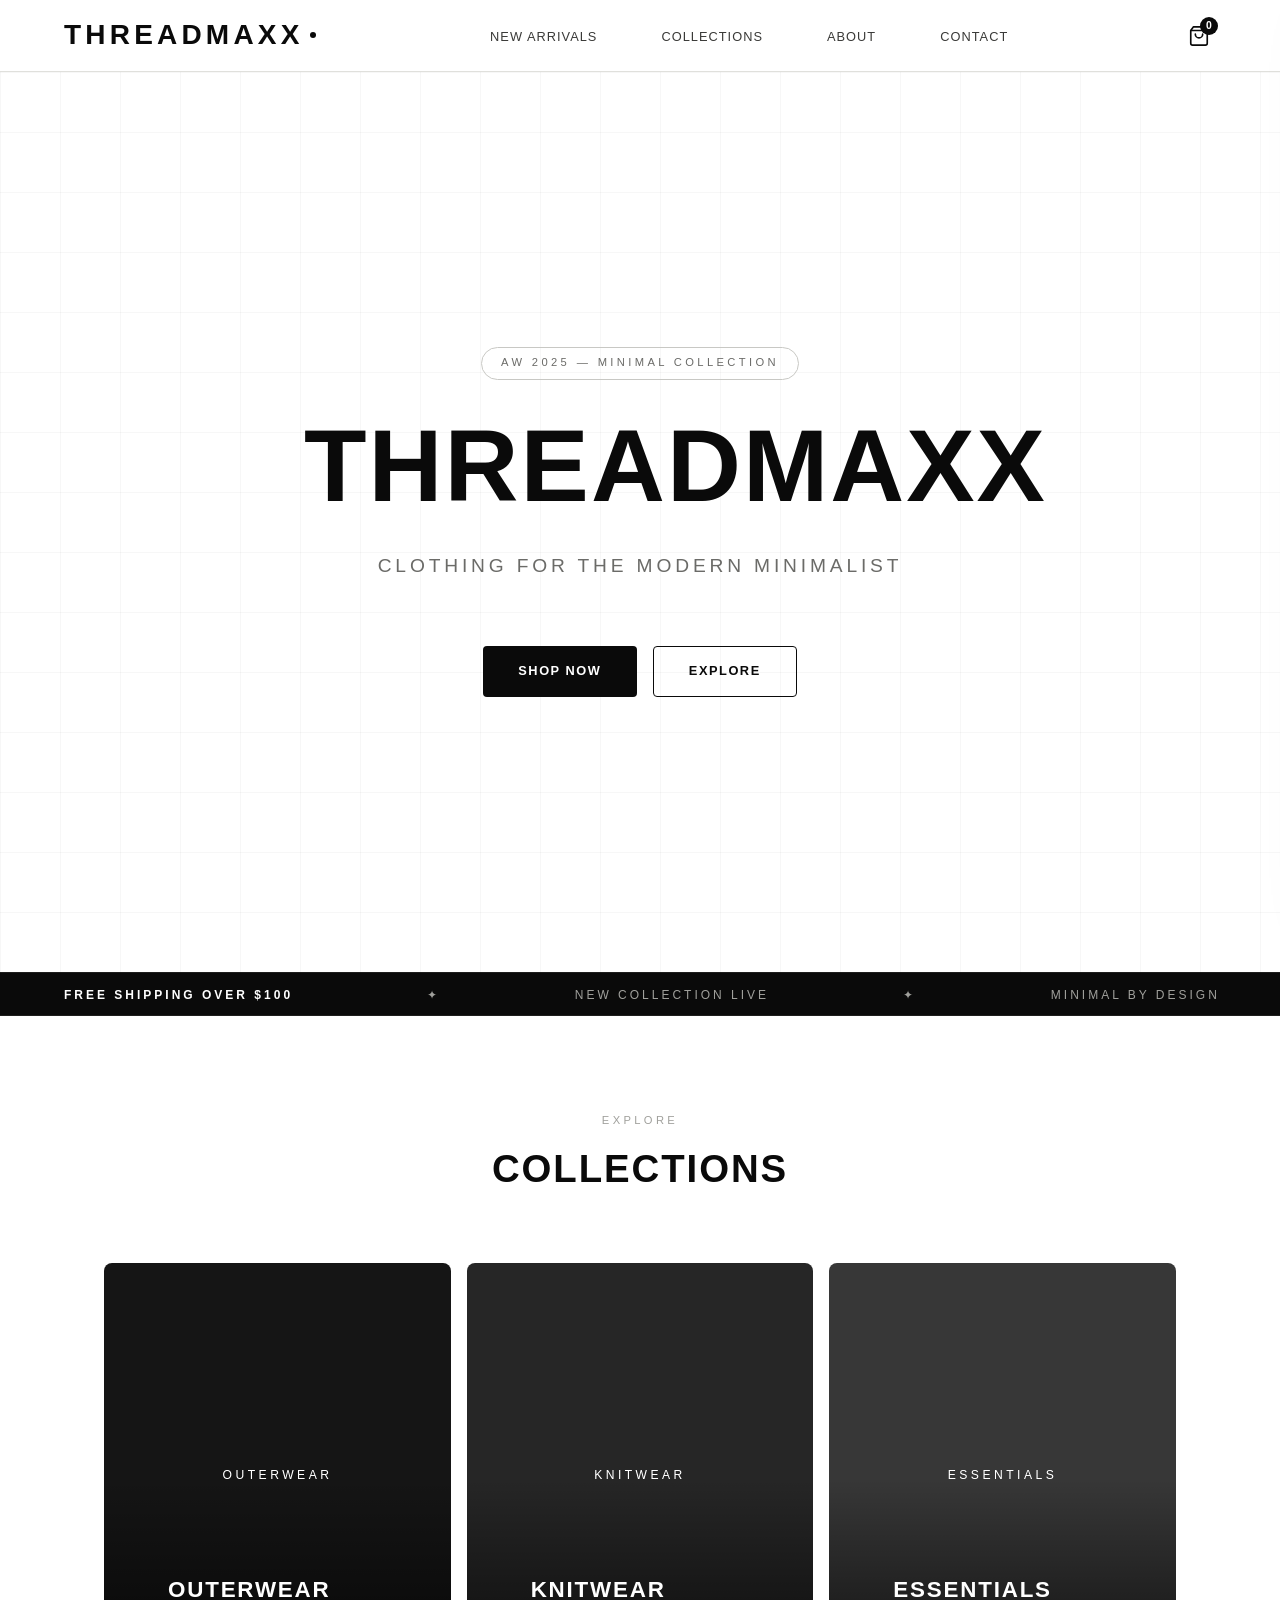
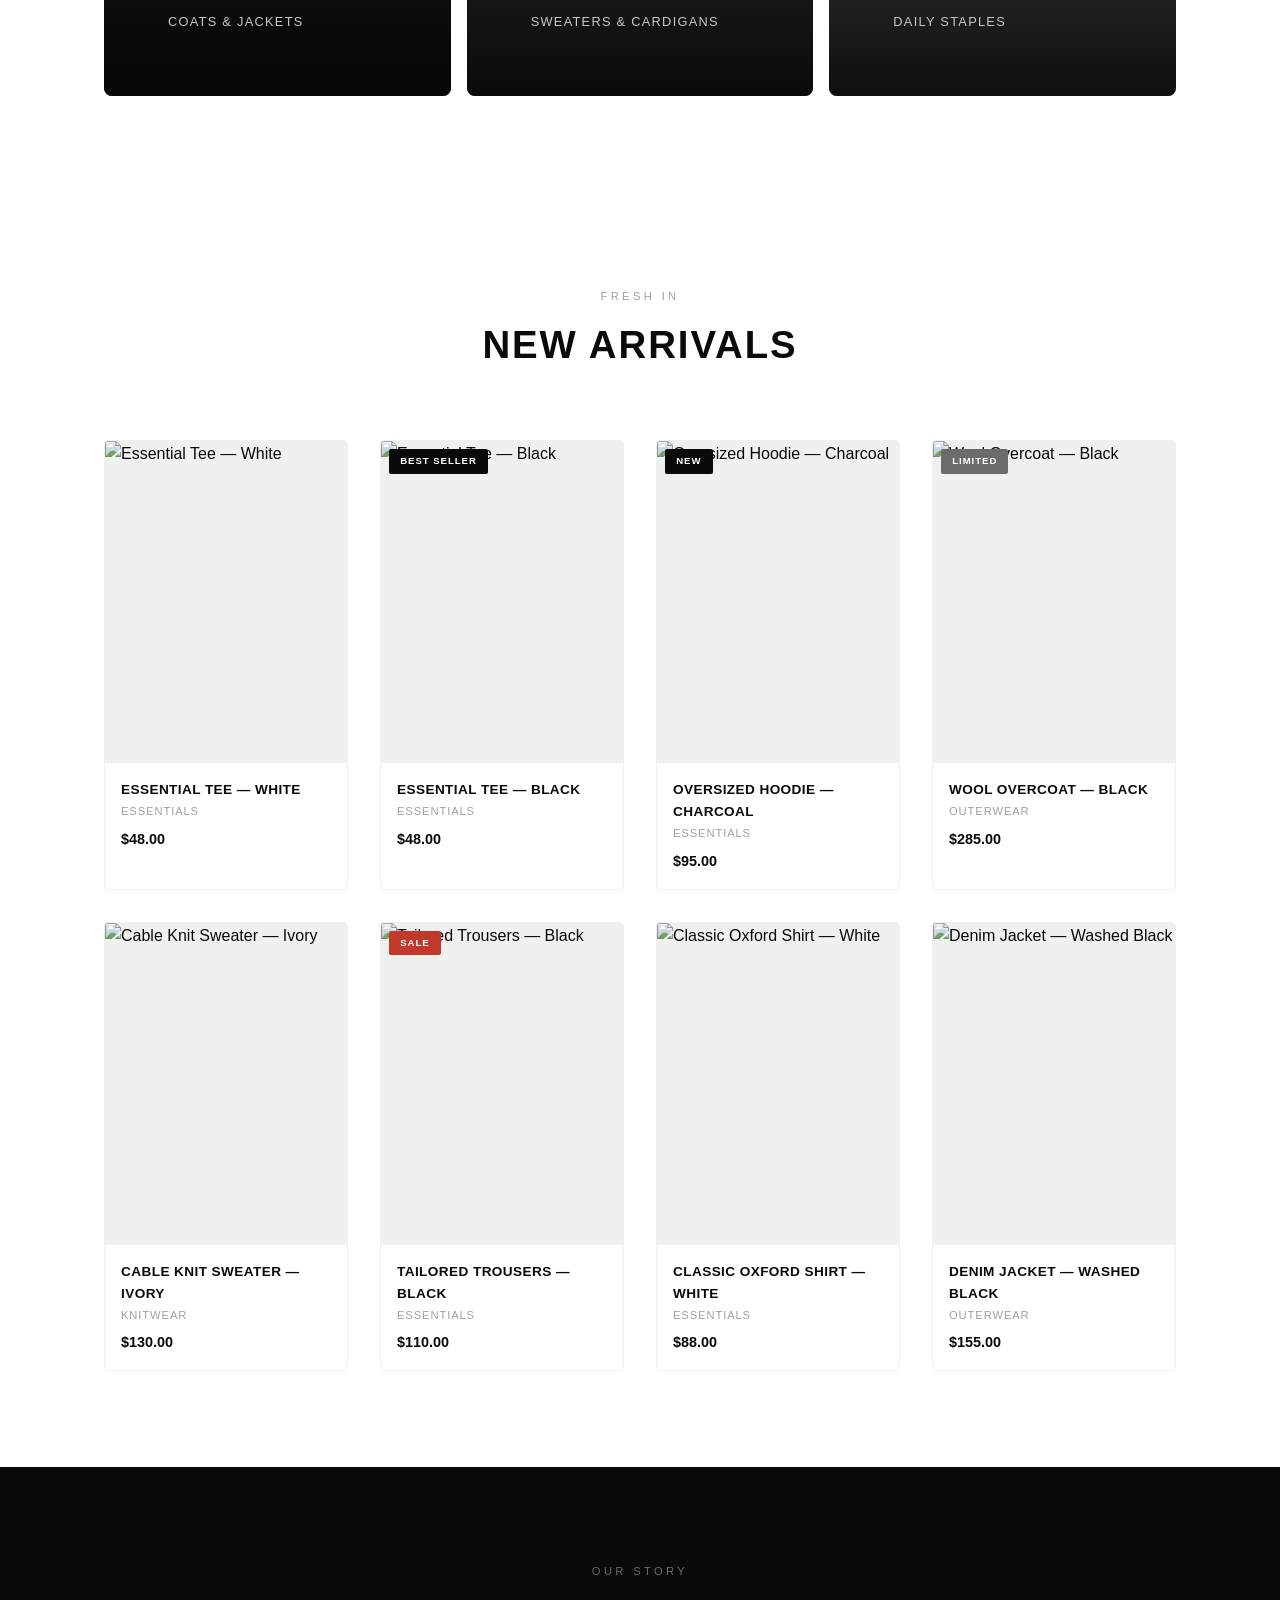
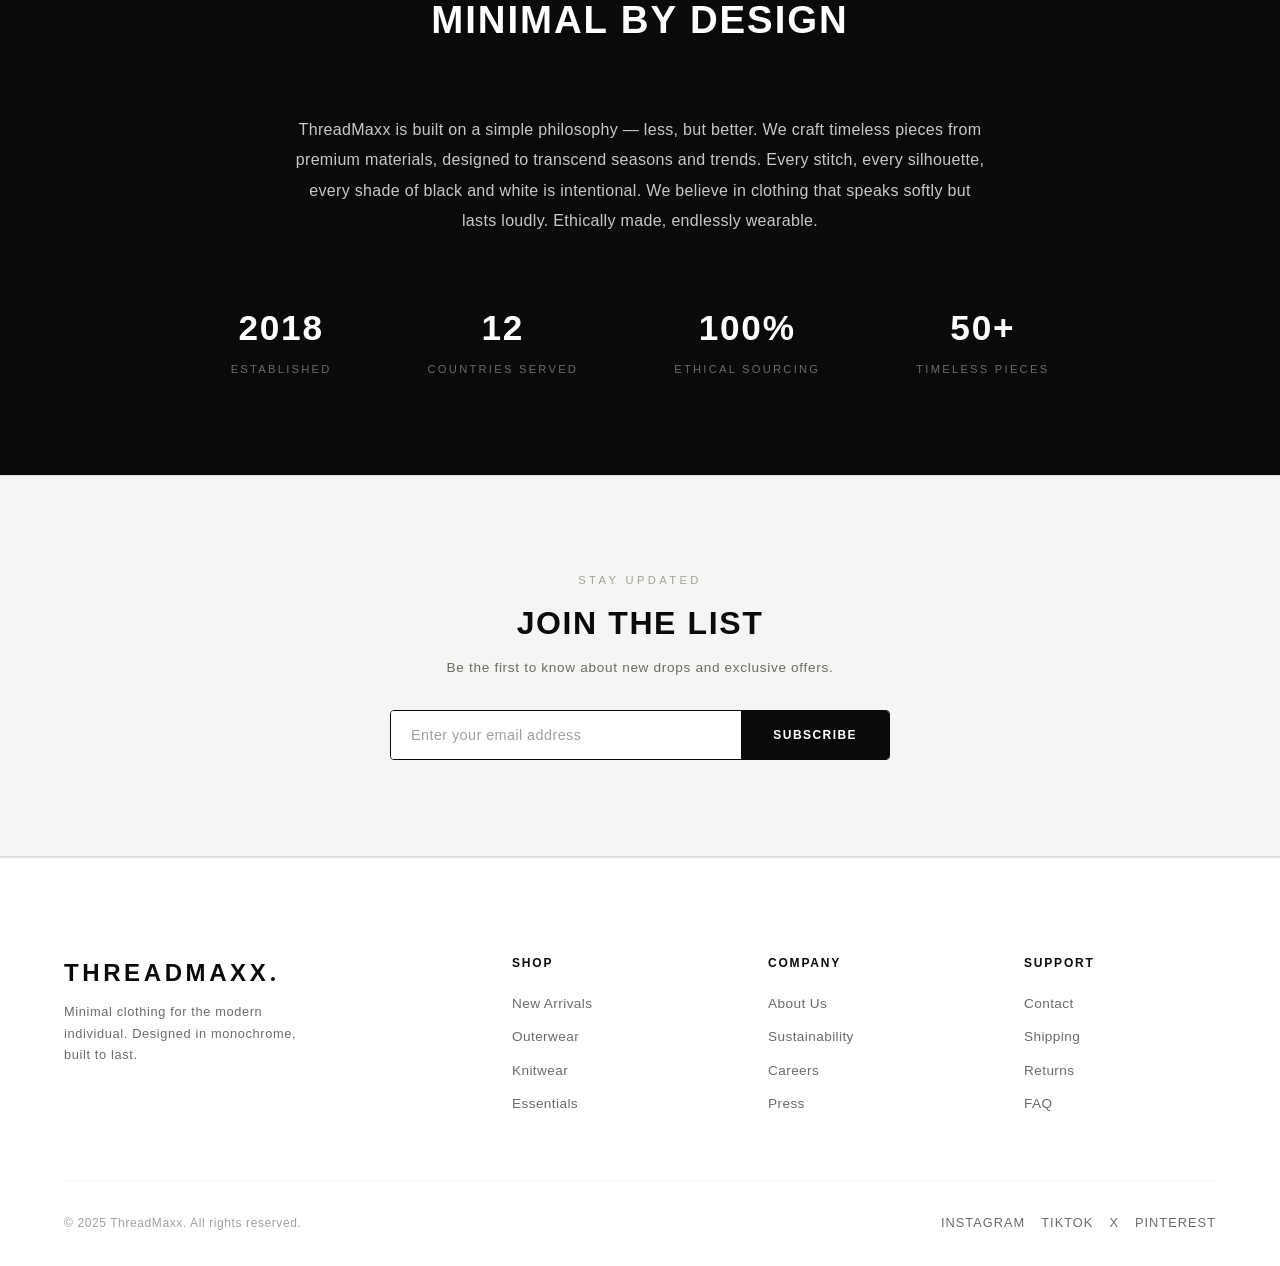
==== index.html @ 208f15f3 "Create index.html" ====
<!DOCTYPE html>
<html lang="en">
<head>
    <meta charset="UTF-8">
    <meta name="viewport" content="width=device-width, initial-scale=1.0">
    <title>ThreadMaxx — Minimal Clothing</title>
    <style>
        :root {
            --black: #0a0a0a;
            --white: #ffffff;
            --off-white: #f5f5f3;
            --gray-100: #f0f0ee;
            --gray-200: #e0e0dc;
            --gray-300: #c8c8c4;
            --gray-400: #a0a09c;
            --gray-500: #6b6b68;
            --gray-600: #3a3a38;
            --gray-700: #1e1e1d;
            --gray-800: #141413;
            --transition: 0.4s cubic-bezier(0.25, 0.46, 0.45, 0.94);
            --font-sans: 'Helvetica Neue', 'Segoe UI', Arial, sans-serif;
            --font-serif: 'Georgia', 'Times New Roman', serif;
            --spacing-xs: 0.5rem;
            --spacing-sm: 1rem;
            --spacing-md: 2rem;
            --spacing-lg: 4rem;
            --spacing-xl: 6rem;
            --max-width: 1200px;
            --radius-sm: 4px;
            --radius-md: 8px;
            --shadow-sm: 0 2px 10px rgba(0, 0, 0, 0.06);
            --shadow-md: 0 8px 30px rgba(0, 0, 0, 0.1);
            --shadow-lg: 0 20px 60px rgba(0, 0, 0, 0.15);
        }

        *,
        *::before,
        *::after {
            margin: 0;
            padding: 0;
            box-sizing: border-box;
        }

        html {
            scroll-behavior: smooth;
            font-size: 16px;
            -webkit-font-smoothing: antialiased;
            -moz-osx-font-smoothing: grayscale;
        }

        body {
            font-family: var(--font-sans);
            background: var(--white);
            color: var(--black);
            line-height: 1.6;
            overflow-x: hidden;
        }

        ::-webkit-scrollbar {
            width: 8px;
        }
        ::-webkit-scrollbar-track {
            background: var(--white);
        }
        ::-webkit-scrollbar-thumb {
            background: var(--gray-400);
            border-radius: 4px;
        }
        ::-webkit-scrollbar-thumb:hover {
            background: var(--gray-500);
        }

        ::selection {
            background: var(--black);
            color: var(--white);
        }

        /* === NAVIGATION === */
        .navbar {
            position: fixed;
            top: 0;
            left: 0;
            right: 0;
            z-index: 1000;
            background: rgba(255, 255, 255, 0.92);
            backdrop-filter: blur(20px);
            -webkit-backdrop-filter: blur(20px);
            border-bottom: 1px solid var(--gray-200);
            transition: var(--transition);
            padding: 0 var(--spacing-lg);
            height: 72px;
            display: flex;
            align-items: center;
            justify-content: space-between;
        }

        .navbar.scrolled {
            box-shadow: var(--shadow-sm);
            height: 64px;
        }

        .nav-logo {
            font-family: var(--font-sans);
            font-weight: 800;
            font-size: 1.75rem;
            letter-spacing: 0.15em;
            text-transform: uppercase;
            color: var(--black);
            text-decoration: none;
            display: flex;
            align-items: center;
            gap: 0.25rem;
            cursor: pointer;
            user-select: none;
            transition: var(--transition);
        }

        .nav-logo .logo-dot {
            display: inline-block;
            width: 6px;
            height: 6px;
            background: var(--black);
            border-radius: 50%;
            margin-left: 2px;
            animation: pulse-dot 2s ease-in-out infinite;
        }

        @keyframes pulse-dot {
            0%, 100% { opacity: 1; transform: scale(1); }
            50% { opacity: 0.4; transform: scale(0.7); }
        }

        .nav-links {
            display: flex;
            list-style: none;
            gap: var(--spacing-lg);
            align-items: center;
        }

        .nav-links a {
            text-decoration: none;
            color: var(--gray-600);
            font-size: 0.8rem;
            font-weight: 500;
            letter-spacing: 0.08em;
            text-transform: uppercase;
            transition: var(--transition);
            position: relative;
            padding: 0.25rem 0;
        }

        .nav-links a::after {
            content: '';
            position: absolute;
            bottom: 0;
            left: 0;
            width: 0;
            height: 1.5px;
            background: var(--black);
            transition: var(--transition);
        }

        .nav-links a:hover {
            color: var(--black);
        }
        .nav-links a:hover::after {
            width: 100%;
        }

        .nav-actions {
            display: flex;
            align-items: center;
            gap: var(--spacing-sm);
        }

        .nav-icon-btn {
            background: none;
            border: none;
            cursor: pointer;
            font-size: 1.25rem;
            color: var(--black);
            position: relative;
            padding: 0.35rem;
            border-radius: 50%;
            transition: var(--transition);
            display: flex;
            align-items: center;
            justify-content: center;
        }

        .nav-icon-btn:hover {
            background: var(--gray-100);
        }

        .cart-count {
            position: absolute;
            top: -2px;
            right: -2px;
            background: var(--black);
            color: var(--white);
            font-size: 0.65rem;
            font-weight: 700;
            width: 18px;
            height: 18px;
            border-radius: 50%;
            display: flex;
            align-items: center;
            justify-content: center;
            transition: var(--transition);
        }

        .hamburger {
            display: none;
            background: none;
            border: none;
            cursor: pointer;
            flex-direction: column;
            gap: 5px;
            padding: 0.5rem;
            z-index: 1001;
        }

        .hamburger span {
            display: block;
            width: 22px;
            height: 2px;
            background: var(--black);
            transition: var(--transition);
            transform-origin: center;
        }

        .hamburger.active span:nth-child(1) { transform: rotate(45deg) translate(5px, 5px); }
        .hamburger.active span:nth-child(2) { opacity: 0; transform: scaleX(0); }
        .hamburger.active span:nth-child(3) { transform: rotate(-45deg) translate(5px, -5px); }

        .mobile-menu {
            position: fixed;
            top: 0;
            right: -100%;
            width: 320px;
            height: 100vh;
            background: var(--white);
            z-index: 999;
            padding: 80px var(--spacing-lg) var(--spacing-lg);
            transition: var(--transition);
            box-shadow: var(--shadow-lg);
            display: flex;
            flex-direction: column;
            gap: var(--spacing-sm);
        }

        .mobile-menu.open { right: 0; }
        .mobile-menu a {
            text-decoration: none;
            color: var(--black);
            font-size: 1.1rem;
            font-weight: 600;
            letter-spacing: 0.06em;
            text-transform: uppercase;
            padding: var(--spacing-xs) 0;
            border-bottom: 1px solid var(--gray-100);
            transition: var(--transition);
        }
        .mobile-menu a:hover { padding-left: var(--spacing-xs); }

        .mobile-overlay {
            position: fixed;
            top: 0;
            left: 0;
            right: 0;
            bottom: 0;
            background: rgba(0, 0, 0, 0.5);
            z-index: 998;
            opacity: 0;
            pointer-events: none;
            transition: var(--transition);
        }
        .mobile-overlay.active { opacity: 1; pointer-events: all; }

        /* === HERO === */
        .hero {
            min-height: 100vh;
            display: flex;
            align-items: center;
            justify-content: center;
            position: relative;
            background: var(--white);
            margin-top: 72px;
            overflow: hidden;
        }

        .hero-bg-grid {
            position: absolute;
            inset: 0;
            background-image:
                linear-gradient(to right, rgba(0, 0, 0, 0.03) 1px, transparent 1px),
                linear-gradient(to bottom, rgba(0, 0, 0, 0.03) 1px, transparent 1px);
            background-size: 60px 60px;
            pointer-events: none;
        }

        .hero-content {
            text-align: center;
            position: relative;
            z-index: 1;
            padding: var(--spacing-lg);
            max-width: 800px;
        }

        .hero-badge {
            display: inline-block;
            font-size: 0.7rem;
            letter-spacing: 0.3em;
            text-transform: uppercase;
            color: var(--gray-500);
            margin-bottom: var(--spacing-md);
            padding: 0.4rem 1.2rem;
            border: 1px solid var(--gray-300);
            border-radius: 50px;
            animation: fadeInUp 0.8s ease forwards;
        }

        .hero-title {
            font-size: clamp(3rem, 8vw, 6.5rem);
            font-weight: 900;
            letter-spacing: 0.02em;
            line-height: 1.05;
            text-transform: uppercase;
            color: var(--black);
            animation: fadeInUp 0.8s ease 0.15s forwards;
            opacity: 0;
        }

        .hero-subtitle {
            font-size: clamp(1rem, 1.5vw, 1.25rem);
            font-weight: 300;
            color: var(--gray-500);
            letter-spacing: 0.2em;
            text-transform: uppercase;
            margin-top: var(--spacing-md);
            animation: fadeInUp 0.8s ease 0.3s forwards;
            opacity: 0;
        }

        .hero-cta {
            margin-top: var(--spacing-lg);
            display: flex;
            gap: var(--spacing-sm);
            justify-content: center;
            animation: fadeInUp 0.8s ease 0.45s forwards;
            opacity: 0;
        }

        .btn {
            display: inline-flex;
            align-items: center;
            gap: 0.5rem;
            padding: 0.9rem 2.2rem;
            font-size: 0.8rem;
            font-weight: 600;
            letter-spacing: 0.12em;
            text-transform: uppercase;
            text-decoration: none;
            border-radius: var(--radius-sm);
            transition: var(--transition);
            cursor: pointer;
            border: none;
            position: relative;
            overflow: hidden;
        }

        .btn-primary { background: var(--black); color: var(--white); }
        .btn-primary:hover { background: var(--gray-700); transform: translateY(-2px); box-shadow: var(--shadow-md); }
        .btn-outline { background: transparent; color: var(--black); border: 1.5px solid var(--black); }
        .btn-outline:hover { background: var(--black); color: var(--white); transform: translateY(-2px); box-shadow: var(--shadow-md); }

        @keyframes fadeInUp {
            from { opacity: 0; transform: translateY(30px); }
            to { opacity: 1; transform: translateY(0); }
        }

        /* === TICKER === */
        .ticker {
            background: var(--black);
            color: var(--white);
            padding: var(--spacing-xs) 0;
            overflow: hidden;
            white-space: nowrap;
            border-top: 1px solid var(--gray-700);
            border-bottom: 1px solid var(--gray-700);
        }
        .ticker-track {
            display: inline-block;
            animation: ticker-scroll 30s linear infinite;
            font-size: 0.75rem;
            letter-spacing: 0.25em;
            text-transform: uppercase;
            font-weight: 500;
        }
        .ticker-track span { margin: 0 var(--spacing-lg); color: var(--gray-400); }
        .ticker-track .highlight { color: var(--white); font-weight: 700; }
        @keyframes ticker-scroll {
            0% { transform: translateX(0); }
            100% { transform: translateX(-50%); }
        }

        /* === SECTIONS === */
        .section {
            padding: var(--spacing-xl) var(--spacing-lg);
            max-width: var(--max-width);
            margin: 0 auto;
        }

        .section-header {
            text-align: center;
            margin-bottom: var(--spacing-lg);
        }
        .section-label {
            font-size: 0.7rem;
            letter-spacing: 0.3em;
            text-transform: uppercase;
            color: var(--gray-400);
            margin-bottom: var(--spacing-xs);
            display: block;
        }
        .section-title {
            font-size: clamp(1.75rem, 3vw, 2.5rem);
            font-weight: 800;
            letter-spacing: 0.05em;
            text-transform: uppercase;
            color: var(--black);
        }

        .categories-grid {
            display: grid;
            grid-template-columns: repeat(3, 1fr);
            gap: var(--spacing-sm);
        }
        .category-card {
            position: relative;
            aspect-ratio: 4/5;
            overflow: hidden;
            border-radius: var(--radius-md);
            cursor: pointer;
            transition: var(--transition);
        }
        .category-card img {
            width: 100%;
            height: 100%;
            object-fit: cover;
            transition: var(--transition);
            filter: grayscale(1) contrast(1.05);
        }
        .category-card:hover img {
            filter: grayscale(0.3) contrast(1.05);
            transform: scale(1.03);
        }
        .category-overlay {
            position: absolute;
            inset: 0;
            background: linear-gradient(to top, rgba(0, 0, 0, 0.75) 0%, rgba(0, 0, 0, 0) 50%);
            display: flex;
            flex-direction: column;
            justify-content: flex-end;
            padding: var(--spacing-lg);
            color: var(--white);
        }
        .category-overlay h3 {
            font-size: 1.4rem;
            font-weight: 700;
            letter-spacing: 0.08em;
            text-transform: uppercase;
        }
        .category-overlay p {
            font-size: 0.8rem;
            color: var(--gray-300);
            letter-spacing: 0.1em;
            text-transform: uppercase;
            margin-top: 0.25rem;
        }

        /* === PRODUCTS === */
        .products-grid {
            display: grid;
            grid-template-columns: repeat(4, 1fr);
            gap: var(--spacing-md);
        }
        .product-card {
            background: var(--white);
            border-radius: var(--radius-sm);
            overflow: hidden;
            transition: var(--transition);
            cursor: pointer;
            position: relative;
            border: 1px solid var(--gray-100);
        }
        .product-card:hover {
            transform: translateY(-6px);
            box-shadow: var(--shadow-md);
            border-color: var(--gray-200);
        }
        .product-image {
            aspect-ratio: 3/4;
            overflow: hidden;
            position: relative;
            background: var(--gray-100);
        }
        .product-image img {
            width: 100%;
            height: 100%;
            object-fit: cover;
            transition: var(--transition);
            filter: grayscale(0.4);
        }
        .product-card:hover .product-image img {
            filter: grayscale(0);
            transform: scale(1.04);
        }
        .product-badge {
            position: absolute;
            top: var(--spacing-xs);
            left: var(--spacing-xs);
            background: var(--black);
            color: var(--white);
            padding: 0.3rem 0.7rem;
            font-size: 0.6rem;
            font-weight: 700;
            letter-spacing: 0.1em;
            text-transform: uppercase;
            border-radius: 2px;
            z-index: 2;
        }
        .product-badge.out { background: var(--gray-500); }
        .product-badge.sale { background: #c0392b; }
        .quick-add {
            position: absolute;
            bottom: 0;
            left: 0;
            right: 0;
            background: rgba(255, 255, 255, 0.95);
            backdrop-filter: blur(10px);
            padding: 0.6rem;
            text-align: center;
            font-size: 0.7rem;
            font-weight: 600;
            letter-spacing: 0.1em;
            text-transform: uppercase;
            color: var(--black);
            transform: translateY(100%);
            transition: var(--transition);
            cursor: pointer;
            border: none;
            width: 100%;
        }
        .product-card:hover .quick-add { transform: translateY(0); }
        .quick-add:hover { background: var(--black); color: var(--white); }
        .product-info { padding: var(--spacing-sm); }
        .product-name {
            font-size: 0.85rem;
            font-weight: 600;
            letter-spacing: 0.03em;
            color: var(--black);
            text-transform: uppercase;
        }
        .product-category {
            font-size: 0.7rem;
            color: var(--gray-400);
            letter-spacing: 0.08em;
            text-transform: uppercase;
            margin-top: 0.15rem;
        }
        .product-price {
            font-size: 0.9rem;
            font-weight: 700;
            color: var(--black);
            margin-top: 0.4rem;
        }
        .product-price .original {
            text-decoration: line-through;
            color: var(--gray-400);
            font-weight: 400;
            font-size: 0.8rem;
            margin-left: 0.4rem;
        }

        /* === ABOUT === */
        .about-section {
            background: var(--black);
            color: var(--white);
            padding: var(--spacing-xl) var(--spacing-lg);
            text-align: center;
        }
        .about-section .section-title { color: var(--white); }
        .about-section .section-label { color: var(--gray-500); }
        .about-text {
            max-width: 700px;
            margin: var(--spacing-md) auto 0;
            font-size: 1rem;
            color: var(--gray-300);
            line-height: 1.9;
            font-weight: 300;
            letter-spacing: 0.02em;
        }
        .about-stats {
            display: flex;
            justify-content: center;
            gap: var(--spacing-xl);
            margin-top: var(--spacing-lg);
            flex-wrap: wrap;
        }
        .stat { text-align: center; }
        .stat-number { font-size: 2.2rem; font-weight: 800; letter-spacing: 0.05em; }
        .stat-label {
            font-size: 0.7rem;
            letter-spacing: 0.2em;
            text-transform: uppercase;
            color: var(--gray-500);
            margin-top: 0.25rem;
        }

        /* === NEWSLETTER === */
        .newsletter-section {
            background: var(--off-white);
            padding: var(--spacing-xl) var(--spacing-lg);
            text-align: center;
            border-top: 1px solid var(--gray-200);
            border-bottom: 1px solid var(--gray-200);
        }
        .newsletter-form {
            display: flex;
            gap: 0;
            max-width: 500px;
            margin: var(--spacing-md) auto 0;
            border: 1.5px solid var(--black);
            border-radius: var(--radius-sm);
            overflow: hidden;
        }
        .newsletter-form input {
            flex: 1;
            padding: 1rem 1.25rem;
            border: none;
            outline: none;
            font-size: 0.9rem;
            font-family: var(--font-sans);
            background: var(--white);
            color: var(--black);
            letter-spacing: 0.03em;
        }
        .newsletter-form input::placeholder { color: var(--gray-400); }
        .newsletter-form button {
            background: var(--black);
            color: var(--white);
            border: none;
            padding: 0 2rem;
            font-size: 0.75rem;
            font-weight: 600;
            letter-spacing: 0.12em;
            text-transform: uppercase;
            cursor: pointer;
            transition: var(--transition);
        }
        .newsletter-form button:hover { background: var(--gray-700); }

        /* === FOOTER === */
        .footer {
            background: var(--white);
            padding: var(--spacing-xl) var(--spacing-lg) var(--spacing-md);
            border-top: 1px solid var(--gray-200);
        }
        .footer-grid {
            display: grid;
            grid-template-columns: 2fr 1fr 1fr 1fr;
            gap: var(--spacing-lg);
            max-width: var(--max-width);
            margin: 0 auto;
        }
        .footer-brand {
            font-size: 1.5rem;
            font-weight: 800;
            letter-spacing: 0.15em;
            text-transform: uppercase;
            color: var(--black);
        }
        .footer-brand p {
            font-size: 0.8rem;
            font-weight: 400;
            letter-spacing: 0.05em;
            color: var(--gray-500);
            text-transform: none;
            margin-top: var(--spacing-xs);
            max-width: 250px;
            line-height: 1.7;
        }
        .footer h4 {
            font-size: 0.75rem;
            font-weight: 700;
            letter-spacing: 0.15em;
            text-transform: uppercase;
            color: var(--black);
            margin-bottom: var(--spacing-sm);
        }
        .footer ul {
            list-style: none;
            display: flex;
            flex-direction: column;
            gap: 0.5rem;
        }
        .footer ul a {
            text-decoration: none;
            color: var(--gray-500);
            font-size: 0.85rem;
            transition: var(--transition);
            letter-spacing: 0.03em;
        }
        .footer ul a:hover { color: var(--black); padding-left: 4px; }
        .footer-bottom {
            max-width: var(--max-width);
            margin: var(--spacing-lg) auto 0;
            padding-top: var(--spacing-md);
            border-top: 1px solid var(--gray-100);
            display: flex;
            justify-content: space-between;
            align-items: center;
            font-size: 0.75rem;
            color: var(--gray-400);
            letter-spacing: 0.05em;
        }
        .footer-social { display: flex; gap: var(--spacing-sm); }
        .footer-social a {
            color: var(--gray-500);
            text-decoration: none;
            font-size: 0.8rem;
            letter-spacing: 0.08em;
            text-transform: uppercase;
            transition: var(--transition);
        }
        .footer-social a:hover { color: var(--black); }

        /* === CART SIDEBAR === */
        .cart-sidebar {
            position: fixed;
            top: 0;
            right: -450px;
            width: 400px;
            max-width: 90vw;
            height: 100vh;
            background: var(--white);
            z-index: 1002;
            box-shadow: var(--shadow-lg);
            transition: var(--transition);
            display: flex;
            flex-direction: column;
        }
        .cart-sidebar.open { right: 0; }
        .cart-header {
            padding: var(--spacing-md) var(--spacing-lg);
            border-bottom: 1px solid var(--gray-200);
            display: flex;
            justify-content: space-between;
            align-items: center;
        }
        .cart-header h3 {
            font-size: 1rem;
            font-weight: 700;
            letter-spacing: 0.1em;
            text-transform: uppercase;
        }
        .cart-close {
            background: none;
            border: none;
            font-size: 1.5rem;
            cursor: pointer;
            color: var(--black);
            transition: var(--transition);
            line-height: 1;
        }
        .cart-close:hover { transform: rotate(90deg); }
        .cart-items {
            flex: 1;
            overflow-y: auto;
            padding: var(--spacing-md);
            display: flex;
            flex-direction: column;
            gap: var(--spacing-sm);
        }
        .cart-empty {
            text-align: center;
            color: var(--gray-400);
            font-size: 0.9rem;
            letter-spacing: 0.05em;
            margin-top: var(--spacing-lg);
        }
        .cart-item {
            display: flex;
            gap: var(--spacing-sm);
            padding: var(--spacing-sm);
            border: 1px solid var(--gray-100);
            border-radius: var(--radius-sm);
            animation: fadeInUp 0.3s ease;
        }
        .cart-item-image {
            width: 70px;
            height: 85px;
            object-fit: cover;
            border-radius: 2px;
            background: var(--gray-100);
            filter: grayscale(0.3);
        }
        .cart-item-details {
            flex: 1;
            display: flex;
            flex-direction: column;
            justify-content: space-between;
        }
        .cart-item-name {
            font-size: 0.8rem;
            font-weight: 600;
            letter-spacing: 0.03em;
            text-transform: uppercase;
        }
        .cart-item-price { font-size: 0.85rem; font-weight: 700; }
        .cart-item-actions { display: flex; align-items: center; gap: var(--spacing-xs); }
        .cart-item-actions button {
            background: var(--gray-100);
            border: none;
            width: 26px;
            height: 26px;
            border-radius: 50%;
            cursor: pointer;
            font-size: 0.9rem;
            font-weight: 600;
            transition: var(--transition);
            display: flex;
            align-items: center;
            justify-content: center;
            color: var(--black);
        }
        .cart-item-actions button:hover { background: var(--black); color: var(--white); }
        .cart-item-qty { font-size: 0.85rem; font-weight: 600; min-width: 20px; text-align: center; }
        .cart-item-remove {
            background: none;
            border: none;
            color: var(--gray-400);
            cursor: pointer;
            font-size: 0.8rem;
            transition: var(--transition);
            text-decoration: underline;
        }
        .cart-item-remove:hover { color: #c0392b; }
        .cart-footer {
            padding: var(--spacing-md) var(--spacing-lg);
            border-top: 1px solid var(--gray-200);
            background: var(--off-white);
        }
        .cart-subtotal {
            display: flex;
            justify-content: space-between;
            font-size: 0.95rem;
            font-weight: 700;
            letter-spacing: 0.05em;
            text-transform: uppercase;
            margin-bottom: var(--spacing-sm);
        }
        .cart-checkout-btn {
            width: 100%;
            padding: 1rem;
            background: var(--black);
            color: var(--white);
            border: none;
            font-size: 0.8rem;
            font-weight: 700;
            letter-spacing: 0.15em;
            text-transform: uppercase;
            cursor: pointer;
            border-radius: var(--radius-sm);
            transition: var(--transition);
        }
        .cart-checkout-btn:hover { background: var(--gray-700); }
        .cart-overlay {
            position: fixed;
            top: 0;
            left: 0;
            right: 0;
            bottom: 0;
            background: rgba(0, 0, 0, 0.5);
            z-index: 1001;
            opacity: 0;
            pointer-events: none;
            transition: var(--transition);
        }
        .cart-overlay.active { opacity: 1; pointer-events: all; }

        /* === TOAST === */
        .toast {
            position: fixed;
            bottom: 30px;
            left: 50%;
            transform: translateX(-50%) translateY(100px);
            background: var(--black);
            color: var(--white);
            padding: 0.9rem 1.8rem;
            border-radius: var(--radius-sm);
            font-size: 0.8rem;
            letter-spacing: 0.08em;
            text-transform: uppercase;
            z-index: 2000;
            transition: var(--transition);
            opacity: 0;
            box-shadow: var(--shadow-lg);
            pointer-events: none;
        }
        .toast.show {
            transform: translateX(-50%) translateY(0);
            opacity: 1;
        }

        /* === RESPONSIVE === */
        @media (max-width: 1024px) {
            .products-grid { grid-template-columns: repeat(3, 1fr); }
            .categories-grid { grid-template-columns: repeat(2, 1fr); }
            .footer-grid { grid-template-columns: repeat(2, 1fr); }
        }

        @media (max-width: 768px) {
            .navbar { padding: 0 var(--spacing-md); height: 64px; }
            .nav-links { display: none; }
            .hamburger { display: flex; }
            .section { padding: var(--spacing-lg) var(--spacing-md); }
            .products-grid { grid-template-columns: repeat(2, 1fr); gap: var(--spacing-sm); }
            .categories-grid { grid-template-columns: 1fr; gap: var(--spacing-sm); }
            .hero { margin-top: 64px; min-height: 80vh; }
            .hero-title { font-size: 2.5rem; }
            .about-stats { gap: var(--spacing-md); }
            .stat-number { font-size: 1.5rem; }
            .footer-grid { grid-template-columns: 1fr; gap: var(--spacing-md); }
            .footer-bottom { flex-direction: column; gap: var(--spacing-sm); text-align: center; }
            .newsletter-form { flex-direction: column; }
            .newsletter-form button { padding: 0.8rem; }
            .cart-sidebar { width: 100%; max-width: 100%; right: -100%; }
        }

        @media (max-width: 480px) {
            .products-grid { grid-template-columns: 1fr; }
            .hero-cta { flex-direction: column; }
            .btn { width: 100%; justify-content: center; }
            .categories-grid { grid-template-columns: 1fr; }
        }
    </style>
</head>
<body>

    <!-- Toast Notification -->
    <div class="toast" id="toast">Added to cart ✓</div>

    <!-- Navigation -->
    <nav class="navbar" id="navbar">
        <a href="#" class="nav-logo" id="navLogo">
            ThreadMaxx<span class="logo-dot"></span>
        </a>
        <ul class="nav-links">
            <li><a href="#new-arrivals">New Arrivals</a></li>
            <li><a href="#collections">Collections</a></li>
            <li><a href="#about">About</a></li>
            <li><a href="#newsletter">Contact</a></li>
        </ul>
        <div class="nav-actions">
            <button class="nav-icon-btn" id="cartBtn" aria-label="Open cart">
                <svg width="22" height="22" viewBox="0 0 24 24" fill="none" stroke="currentColor" stroke-width="1.8" stroke-linecap="round" stroke-linejoin="round">
                    <path d="M6 2L3 6v14a2 2 0 002 2h14a2 2 0 002-2V6l-3-4z"/>
                    <line x1="3" y1="6" x2="21" y2="6"/>
                    <path d="M16 10a4 4 0 01-8 0"/>
                </svg>
                <span class="cart-count" id="cartCount">0</span>
            </button>
            <button class="hamburger" id="hamburger" aria-label="Toggle menu">
                <span></span>
                <span></span>
                <span></span>
            </button>
        </div>
    </nav>

    <!-- Mobile Menu -->
    <div class="mobile-overlay" id="mobileOverlay"></div>
    <div class="mobile-menu" id="mobileMenu">
        <a href="#new-arrivals">New Arrivals</a>
        <a href="#collections">Collections</a>
        <a href="#about">About</a>
        <a href="#newsletter">Contact</a>
    </div>

    <!-- Hero -->
    <section class="hero" id="hero">
        <div class="hero-bg-grid"></div>
        <div class="hero-content">
            <span class="hero-badge">AW 2025 — Minimal Collection</span>
            <h1 class="hero-title">ThreadMaxx</h1>
            <p class="hero-subtitle">Clothing for the modern minimalist</p>
            <div class="hero-cta">
                <a href="#new-arrivals" class="btn btn-primary">Shop Now</a>
                <a href="#collections" class="btn btn-outline">Explore</a>
            </div>
        </div>
    </section>

    <!-- Ticker -->
    <div class="ticker">
        <div class="ticker-track" id="tickerTrack">
            <span class="highlight">Free Shipping Over $100</span>
            <span>✦</span>
            <span>New Collection Live</span>
            <span>✦</span>
            <span>Minimal by Design</span>
            <span>✦</span>
            <span>Ethically Made</span>
            <span>✦</span>
            <span>Monochrome Series</span>
            <span>✦</span>
            <span>Limited Stock</span>
            <span>✦</span>
            <span class="highlight">Free Shipping Over $100</span>
            <span>✦</span>
            <span>New Collection Live</span>
            <span>✦</span>
            <span>Minimal by Design</span>
            <span>✦</span>
            <span>Ethically Made</span>
            <span>✦</span>
            <span>Monochrome Series</span>
            <span>✦</span>
            <span>Limited Stock</span>
            <span>✦</span>
        </div>
    </div>

    <!-- Collections -->
    <section class="section" id="collections">
        <div class="section-header">
            <span class="section-label">Explore</span>
            <h2 class="section-title">Collections</h2>
        </div>
        <div class="categories-grid">
            <div class="category-card">
                <img src="data:image/svg+xml,%3Csvg xmlns='http://www.w3.org/2000/svg' width='400' height='500'%3E%3Crect width='400' height='500' fill='%231a1a1a'/%3E%3Ctext x='50%25' y='50%25' text-anchor='middle' fill='%23ffffff' font-family='Arial' font-size='14' letter-spacing='4'%3EOUTERWEAR%3C/text%3E%3C/svg%3E" alt="Outerwear">
                <div class="category-overlay">
                    <h3>Outerwear</h3>
                    <p>Coats &amp; Jackets</p>
                </div>
            </div>
            <div class="category-card">
                <img src="data:image/svg+xml,%3Csvg xmlns='http://www.w3.org/2000/svg' width='400' height='500'%3E%3Crect width='400' height='500' fill='%232a2a2a'/%3E%3Ctext x='50%25' y='50%25' text-anchor='middle' fill='%23ffffff' font-family='Arial' font-size='14' letter-spacing='4'%3EKNITWEAR%3C/text%3E%3C/svg%3E" alt="Knitwear">
                <div class="category-overlay">
                    <h3>Knitwear</h3>
                    <p>Sweaters &amp; Cardigans</p>
                </div>
            </div>
            <div class="category-card">
                <img src="data:image/svg+xml,%3Csvg xmlns='http://www.w3.org/2000/svg' width='400' height='500'%3E%3Crect width='400' height='500' fill='%233a3a3a'/%3E%3Ctext x='50%25' y='50%25' text-anchor='middle' fill='%23ffffff' font-family='Arial' font-size='14' letter-spacing='4'%3EESSENTIALS%3C/text%3E%3C/svg%3E" alt="Essentials">
                <div class="category-overlay">
                    <h3>Essentials</h3>
                    <p>Daily Staples</p>
                </div>
            </div>
        </div>
    </section>

    <!-- New Arrivals -->
    <section class="section" id="new-arrivals">
        <div class="section-header">
            <span class="section-label">Fresh In</span>
            <h2 class="section-title">New Arrivals</h2>
        </div>
        <div class="products-grid" id="productsGrid">
            <!-- Products injected by JS -->
        </div>
    </section>

    <!-- About -->
    <section class="about-section" id="about">
        <div class="section-header">
            <span class="section-label">Our Story</span>
            <h2 class="section-title">Minimal by Design</h2>
        </div>
        <p class="about-text">
            ThreadMaxx is built on a simple philosophy — less, but better. We craft timeless pieces
            from premium materials, designed to transcend seasons and trends. Every stitch,
            every silhouette, every shade of black and white is intentional. We believe in
            clothing that speaks softly but lasts loudly. Ethically made, endlessly wearable.
        </p>
        <div class="about-stats">
            <div class="stat">
                <div class="stat-number">2018</div>
                <div class="stat-label">Established</div>
            </div>
            <div class="stat">
                <div class="stat-number">12</div>
                <div class="stat-label">Countries Served</div>
            </div>
            <div class="stat">
                <div class="stat-number">100%</div>
                <div class="stat-label">Ethical Sourcing</div>
            </div>
            <div class="stat">
                <div class="stat-number">50+</div>
                <div class="stat-label">Timeless Pieces</div>
            </div>
        </div>
    </section>

    <!-- Newsletter -->
    <section class="newsletter-section" id="newsletter">
        <span class="section-label">Stay Updated</span>
        <h2 class="section-title" style="font-size: clamp(1.5rem, 2.5vw, 2rem); font-weight: 800; letter-spacing: 0.05em; text-transform: uppercase; margin-top: 0.5rem;">Join The List</h2>
        <p style="font-size: 0.85rem; color: var(--gray-500); margin-top: 0.5rem; letter-spacing: 0.05em;">Be the first to know about new drops and exclusive offers.</p>
        <form class="newsletter-form" id="newsletterForm">
            <input type="email" placeholder="Enter your email address" required>
            <button type="submit">Subscribe</button>
        </form>
    </section>

    <!-- Footer -->
    <footer class="footer">
        <div class="footer-grid">
            <div class="footer-brand">
                ThreadMaxx<span class="logo-dot" style="display:inline-block;width:4px;height:4px;background:var(--black);border-radius:50%;margin-left:2px;"></span>
                <p>Minimal clothing for the modern individual. Designed in monochrome, built to last.</p>
            </div>
            <div>
                <h4>Shop</h4>
                <ul>
                    <li><a href="#new-arrivals">New Arrivals</a></li>
                    <li><a href="#collections">Outerwear</a></li>
                    <li><a href="#collections">Knitwear</a></li>
                    <li><a href="#collections">Essentials</a></li>
                </ul>
            </div>
            <div>
                <h4>Company</h4>
                <ul>
                    <li><a href="#about">About Us</a></li>
                    <li><a href="#about">Sustainability</a></li>
                    <li><a href="#newsletter">Careers</a></li>
                    <li><a href="#newsletter">Press</a></li>
                </ul>
            </div>
            <div>
                <h4>Support</h4>
                <ul>
                    <li><a href="#newsletter">Contact</a></li>
                    <li><a href="#newsletter">Shipping</a></li>
                    <li><a href="#newsletter">Returns</a></li>
                    <li><a href="#newsletter">FAQ</a></li>
                </ul>
            </div>
        </div>
        <div class="footer-bottom">
            <span>&copy; 2025 ThreadMaxx. All rights reserved.</span>
            <div class="footer-social">
                <a href="#">Instagram</a>
                <a href="#">TikTok</a>
                <a href="#">X</a>
                <a href="#">Pinterest</a>
            </div>
        </div>
    </footer>

    <!-- Cart Sidebar -->
    <div class="cart-overlay" id="cartOverlay"></div>
    <div class="cart-sidebar" id="cartSidebar">
        <div class="cart-header">
            <h3>Your Cart</h3>
            <button class="cart-close" id="cartCloseBtn">&times;</button>
        </div>
        <div class="cart-items" id="cartItems">
            <div class="cart-empty" id="cartEmpty">Your cart is empty.<br>Start shopping ✦</div>
        </div>
        <div class="cart-footer">
            <div class="cart-subtotal">
                <span>Subtotal</span>
                <span id="cartSubtotal">$0.00</span>
            </div>
            <button class="cart-checkout-btn" id="checkoutBtn">Checkout</button>
        </div>
    </div>

    <script>
        // Product data
        const products = [
            { id: 1, name: 'Essential Tee — White', category: 'Essentials', price: 48, image: 'data:image/svg+xml,%3Csvg xmlns="http://www.w3.org/2000/svg" width="300" height="400"%3E%3Crect width="300" height="400" fill="%23f0f0f0"/%3E%3Crect x="80" y="60" width="140" height="160" rx="10" fill="%23d0d0d0"/%3E%3Crect x="60" y="200" width="60" height="140" rx="8" fill="%23d0d0d0"/%3E%3Crect x="180" y="200" width="60" height="140" rx="8" fill="%23d0d0d0"/%3E%3Ctext x="150" y="330" text-anchor="middle" fill="%23a0a0a0" font-family="Arial" font-size="11" letter-spacing="2"%3EThreadMaxx%3C/text%3E%3C/svg%3E', badge: '', color: '#f0f0f0' },
            { id: 2, name: 'Essential Tee — Black', category: 'Essentials', price: 48, image: 'data:image/svg+xml,%3Csvg xmlns="http://www.w3.org/2000/svg" width="300" height="400"%3E%3Crect width="300" height="400" fill="%231a1a1a"/%3E%3Crect x="80" y="60" width="140" height="160" rx="10" fill="%23252525"/%3E%3Crect x="60" y="200" width="60" height="140" rx="8" fill="%23252525"/%3E%3Crect x="180" y="200" width="60" height="140" rx="8" fill="%23252525"/%3E%3Ctext x="150" y="330" text-anchor="middle" fill="%23444444" font-family="Arial" font-size="11" letter-spacing="2"%3EThreadMaxx%3C/text%3E%3C/svg%3E', badge: 'Best Seller', color: '#1a1a1a' },
            { id: 3, name: 'Oversized Hoodie — Charcoal', category: 'Essentials', price: 95, image: 'data:image/svg+xml,%3Csvg xmlns="http://www.w3.org/2000/svg" width="300" height="400"%3E%3Crect width="300" height="400" fill="%23333333"/%3E%3Crect x="70" y="50" width="160" height="180" rx="14" fill="%233f3f3f"/%3E%3Crect x="80" y="80" width="140" height="80" rx="8" fill="%232f2f2f"/%3E%3Crect x="50" y="210" width="80" height="130" rx="10" fill="%233f3f3f"/%3E%3Crect x="170" y="210" width="80" height="130" rx="10" fill="%233f3f3f"/%3E%3Crect x="110" y="250" width="80" height="60" rx="4" fill="%232f2f2f"/%3E%3Ctext x="150" y="370" text-anchor="middle" fill="%23555555" font-family="Arial" font-size="10" letter-spacing="2"%3EThreadMaxx%3C/text%3E%3C/svg%3E', badge: 'New', color: '#333333' },
            { id: 4, name: 'Wool Overcoat — Black', category: 'Outerwear', price: 285, image: 'data:image/svg+xml,%3Csvg xmlns="http://www.w3.org/2000/svg" width="300" height="400"%3E%3Crect width="300" height="400" fill="%23111111"/%3E%3Crect x="60" y="30" width="180" height="280" rx="6" fill="%231e1e1e"/%3E%3Crect x="75" y="45" width="70" height="100" rx="3" fill="%23181818"/%3E%3Crect x="155" y="45" width="70" height="100" rx="3" fill="%23181818"/%3E%3Crect x="90" y="130" width="40" height="8" rx="2" fill="%23252525"/%3E%3Crect x="170" y="130" width="40" height="8" rx="2" fill="%23252525"/%3E%3Ctext x="150" y="360" text-anchor="middle" fill="%23333333" font-family="Arial" font-size="10" letter-spacing="2"%3EThreadMaxx%3C/text%3E%3C/svg%3E', badge: 'Limited', color: '#111111' },
            { id: 5, name: 'Cable Knit Sweater — Ivory', category: 'Knitwear', price: 130, image: 'data:image/svg+xml,%3Csvg xmlns="http://www.w3.org/2000/svg" width="300" height="400"%3E%3Crect width="300" height="400" fill="%23e8e8e5"/%3E%3Crect x="70" y="50" width="160" height="170" rx="12" fill="%23dcdcd8"/%3E%3Crect x="85" y="65" width="130" height="90" rx="6" fill="%23e0e0dc"/%3E%3Crect x="50" y="200" width="80" height="140" rx="10" fill="%23dcdcd8"/%3E%3Crect x="170" y="200" width="80" height="140" rx="10" fill="%23dcdcd8"/%3E%3Ctext x="150" y="370" text-anchor="middle" fill="%23b0b0ab" font-family="Arial" font-size="10" letter-spacing="2"%3EThreadMaxx%3C/text%3E%3C/svg%3E', badge: '', color: '#e8e8e5' },
            { id: 6, name: 'Tailored Trousers — Black', category: 'Essentials', price: 110, image: 'data:image/svg+xml,%3Csvg xmlns="http://www.w3.org/2000/svg" width="300" height="400"%3E%3Crect width="300" height="400" fill="%23141414"/%3E%3Crect x="100" y="40" width="100" height="60" rx="4" fill="%231f1f1f"/%3E%3Crect x="80" y="90" width="60" height="220" rx="2" fill="%231f1f1f"/%3E%3Crect x="160" y="90" width="60" height="220" rx="2" fill="%231f1f1f"/%3E%3Ctext x="150" y="360" text-anchor="middle" fill="%23333333" font-family="Arial" font-size="10" letter-spacing="2"%3EThreadMaxx%3C/text%3E%3C/svg%3E', badge: 'Sale', color: '#141414' },
            { id: 7, name: 'Classic Oxford Shirt — White', category: 'Essentials', price: 88, image: 'data:image/svg+xml,%3Csvg xmlns="http://www.w3.org/2000/svg" width="300" height="400"%3E%3Crect width="300" height="400" fill="%23f8f8f7"/%3E%3Crect x="70" y="50" width="160" height="160" rx="6" fill="%23efefec"/%3E%3Crect x="85" y="60" width="60" height="70" rx="3" fill="%23e8e8e5"/%3E%3Crect x="155" y="60" width="60" height="70" rx="3" fill="%23e8e8e5"/%3E%3Crect x="60" y="190" width="70" height="150" rx="4" fill="%23efefec"/%3E%3Crect x="170" y="190" width="70" height="150" rx="4" fill="%23efefec"/%3E%3Ctext x="150" y="370" text-anchor="middle" fill="%23c0c0bc" font-family="Arial" font-size="10" letter-spacing="2"%3EThreadMaxx%3C/text%3E%3C/svg%3E', badge: '', color: '#f8f8f7' },
            { id: 8, name: 'Denim Jacket — Washed Black', category: 'Outerwear', price: 155, image: 'data:image/svg+xml,%3Csvg xmlns="http://www.w3.org/2000/svg" width="300" height="400"%3E%3Crect width="300" height="400" fill="%232a2a2a"/%3E%3Crect x="65" y="45" width="170" height="200" rx="8" fill="%23353535"/%3E%3Crect x="80" y="60" width="60" height="80" rx="4" fill="%23303030"/%3E%3Crect x="160" y="60" width="60" height="80" rx="4" fill="%23303030"/%3E%3Crect x="80" y="230" width="65" height="100" rx="4" fill="%23353535"/%3E%3Crect x="155" y="230" width="65" height="100" rx="4" fill="%23353535"/%3E%3Ctext x="150" y="370" text-anchor="middle" fill="%234a4a4a" font-family="Arial" font-size="10" letter-spacing="2"%3EThreadMaxx%3C/text%3E%3C/svg%3E', badge: '', color: '#2a2a2a' },
        ];

        // State
        let cart = [];
        let cartOpen = false;
        let mobileMenuOpen = false;

        // DOM Elements
        const navbar = document.getElementById('navbar');
        const hamburger = document.getElementById('hamburger');
        const mobileMenu = document.getElementById('mobileMenu');
        const mobileOverlay = document.getElementById('mobileOverlay');
        const cartBtn = document.getElementById('cartBtn');
        const cartSidebar = document.getElementById('cartSidebar');
        const cartOverlay = document.getElementById('cartOverlay');
        const cartCloseBtn = document.getElementById('cartCloseBtn');
        const cartItems = document.getElementById('cartItems');
        const cartCount = document.getElementById('cartCount');
        const cartSubtotal = document.getElementById('cartSubtotal');
        const toast = document.getElementById('toast');
        const newsletterForm = document.getElementById('newsletterForm');
        const productsGrid = document.getElementById('productsGrid');
        const checkoutBtn = document.getElementById('checkoutBtn');

        // Render Products
        function renderProducts() {
            productsGrid.innerHTML = products.map(product => `
                <div class="product-card" data-id="${product.id}">
                    <div class="product-image">
                        ${product.badge ? `<span class="product-badge ${product.badge === 'Sale' ? 'sale' : product.badge === 'Limited' ? 'out' : ''}">${product.badge}</span>` : ''}
                        <img src="${product.image}" alt="${product.name}" loading="lazy">
                        <button class="quick-add" data-id="${product.id}">Quick Add +</button>
                    </div>
                    <div class="product-info">
                        <div class="product-name">${product.name}</div>
                        <div class="product-category">${product.category}</div>
                        <div class="product-price">$${product.price.toFixed(2)}</div>
                    </div>
                </div>
            `).join('');

            document.querySelectorAll('.quick-add').forEach(btn => {
                btn.addEventListener('click', (e) => {
                    e.stopPropagation();
                    addToCart(parseInt(btn.dataset.id));
                });
            });

            document.querySelectorAll('.product-card').forEach(card => {
                card.addEventListener('click', () => {
                    addToCart(parseInt(card.dataset.id));
                });
            });
        }

        // Cart Functions
        function addToCart(productId) {
            const product = products.find(p => p.id === productId);
            if (!product) return;
            const existing = cart.find(item => item.id === productId);
            if (existing) {
                existing.qty += 1;
            } else {
                cart.push({ ...product, qty: 1 });
            }
            updateCart();
            showToast(`Added "${product.name}" to cart`);
        }

        function removeFromCart(productId) {
            cart = cart.filter(item => item.id !== productId);
            updateCart();
        }

        function changeQty(productId, delta) {
            const item = cart.find(i => i.id === productId);
            if (!item) return;
            item.qty += delta;
            if (item.qty <= 0) {
                removeFromCart(productId);
                return;
            }
            updateCart();
        }

        function updateCart() {
            const totalItems = cart.reduce((sum, item) => sum + item.qty, 0);
            cartCount.textContent = totalItems;
            const subtotal = cart.reduce((sum, item) => sum + item.price * item.qty, 0);
            cartSubtotal.textContent = `$${subtotal.toFixed(2)}`;

            if (cart.length === 0) {
                cartItems.innerHTML = '<div class="cart-empty">Your cart is empty.<br>Start shopping ✦</div>';
                return;
            }

            cartItems.innerHTML = cart.map(item => `
                <div class="cart-item">
                    <img src="${item.image}" alt="${item.name}" class="cart-item-image">
                    <div class="cart-item-details">
                        <div>
                            <div class="cart-item-name">${item.name}</div>
                            <div class="cart-item-price">$${(item.price * item.qty).toFixed(2)}</div>
                        </div>
                        <div class="cart-item-actions">
                            <button onclick="changeQty(${item.id}, -1)">−</button>
                            <span class="cart-item-qty">${item.qty}</span>
                            <button onclick="changeQty(${item.id}, 1)">+</button>
                            <button class="cart-item-remove" onclick="removeFromCart(${item.id})">Remove</button>
                        </div>
                    </div>
                </div>
            `).join('');
        }

        function showToast(message) {
            toast.textContent = message;
            toast.classList.add('show');
            clearTimeout(toast._timeout);
            toast._timeout = setTimeout(() => toast.classList.remove('show'), 2200);
        }

        // Cart Sidebar
        function openCart() {
            cartOpen = true;
            cartSidebar.classList.add('open');
            cartOverlay.classList.add('active');
            document.body.style.overflow = 'hidden';
        }
        function closeCart() {
            cartOpen = false;
            cartSidebar.classList.remove('open');
            cartOverlay.classList.remove('active');
            document.body.style.overflow = '';
        }

        cartBtn.addEventListener('click', openCart);
        cartCloseBtn.addEventListener('click', closeCart);
        cartOverlay.addEventListener('click', closeCart);

        checkoutBtn.addEventListener('click', () => {
            if (cart.length === 0) {
                showToast('Your cart is empty');
                return;
            }
            showToast('Checkout coming soon! ✦');
        });

        // Mobile Menu
        function toggleMobileMenu() {
            mobileMenuOpen = !mobileMenuOpen;
            hamburger.classList.toggle('active', mobileMenuOpen);
            mobileMenu.classList.toggle('open', mobileMenuOpen);
            mobileOverlay.classList.toggle('active', mobileMenuOpen);
            document.body.style.overflow = mobileMenuOpen ? 'hidden' : '';
        }

        hamburger.addEventListener('click', toggleMobileMenu);
        mobileOverlay.addEventListener('click', toggleMobileMenu);
        mobileMenu.querySelectorAll('a').forEach(link => link.addEventListener('click', toggleMobileMenu));

        // Navbar Scroll
        window.addEventListener('scroll', () => {
            navbar.classList.toggle('scrolled', window.scrollY > 50);
        });

        // Smooth Scroll
        document.querySelectorAll('a[href^="#"]').forEach(anchor => {
            anchor.addEventListener('click', function(e) {
                const targetId = this.getAttribute('href');
                if (targetId === '#') return;
                const target = document.querySelector(targetId);
                if (target) {
                    e.preventDefault();
                    const offset = 80;
                    const targetPosition = target.getBoundingClientRect().top + window.scrollY - offset;
                    window.scrollTo({ top: targetPosition, behavior: 'smooth' });
                }
            });
        });

        // Newsletter
        newsletterForm.addEventListener('submit', (e) => {
            e.preventDefault();
            const email = newsletterForm.querySelector('input').value;
            if (email) {
                showToast('Welcome to the list! ✦');
                newsletterForm.querySelector('input').value = '';
            }
        });

        // ESC key
        document.addEventListener('keydown', (e) => {
            if (e.key === 'Escape') {
                if (cartOpen) closeCart();
                if (mobileMenuOpen) toggleMobileMenu();
            }
        });

        // Ticker duplication
        const tickerTrack = document.getElementById('tickerTrack');
        tickerTrack.innerHTML += tickerTrack.innerHTML;

        // Init
        renderProducts();
        updateCart();

        console.log('ThreadMaxx Clothing Store — Fully Loaded ✦');
        console.log('Products available:', products.length);
    </script>
</body>
</html>
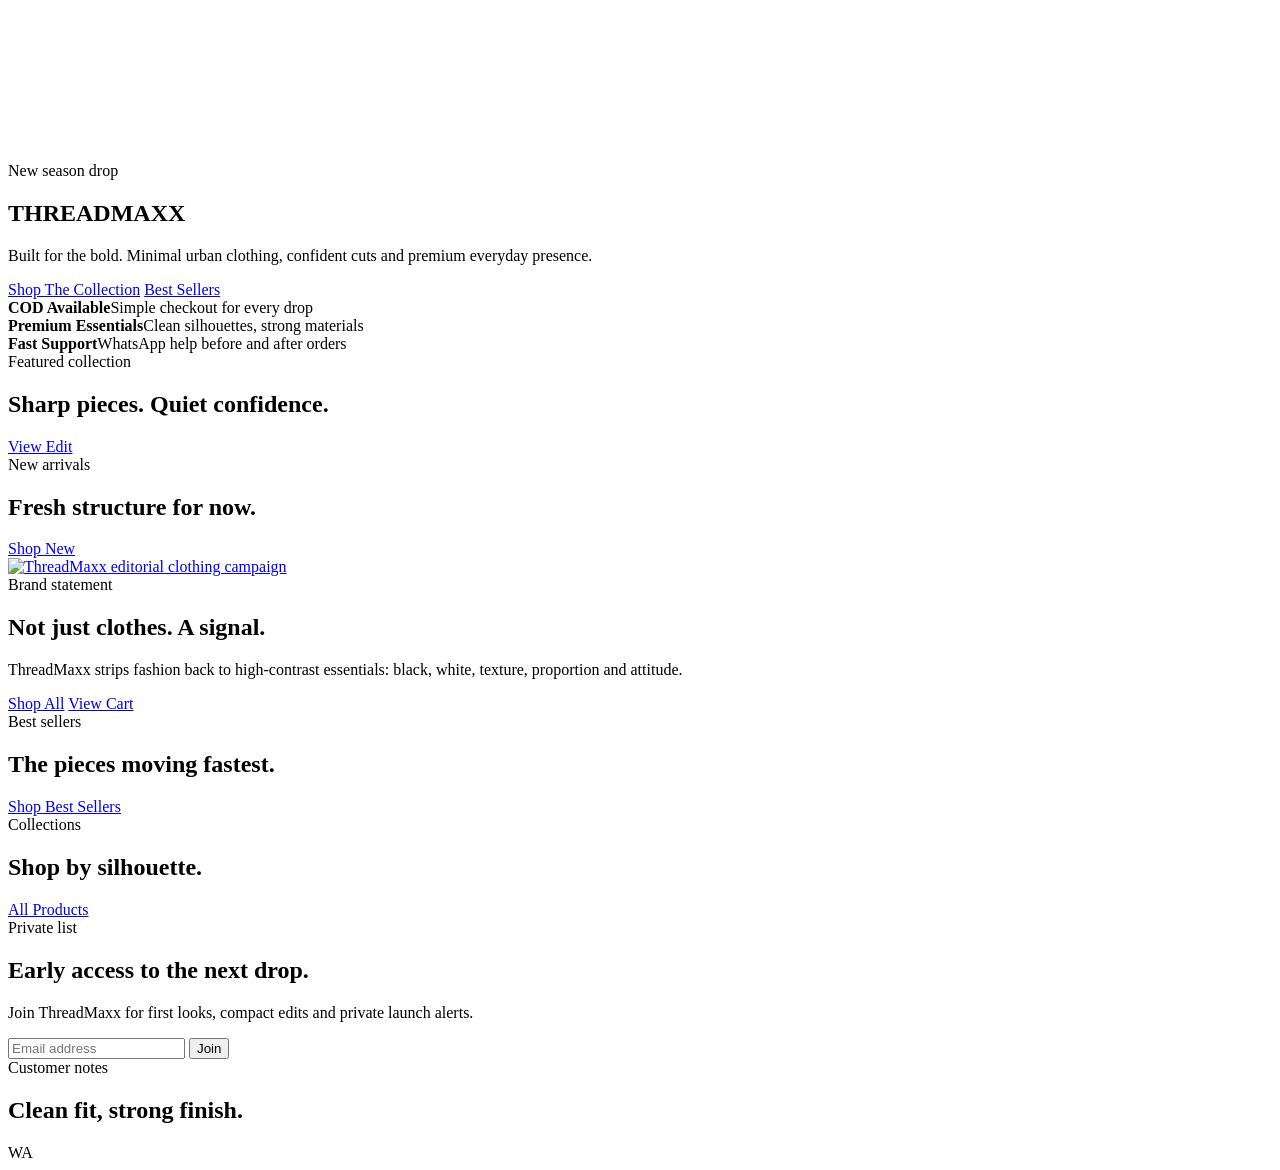
==== commit b244fb46: "Add files via upload" ====
--- a/index.html
+++ b/index.html
@@ -1,1408 +1,158 @@
-<!DOCTYPE html>
-<html lang="en">
-<head>
+<!doctype html>
+<html lang="en-IN">
+  <head>
     <meta charset="UTF-8">
-    <meta name="viewport" content="width=device-width, initial-scale=1.0">
-    <title>ThreadMaxx — Minimal Clothing</title>
-    <style>
-        :root {
-            --black: #0a0a0a;
-            --white: #ffffff;
-            --off-white: #f5f5f3;
-            --gray-100: #f0f0ee;
-            --gray-200: #e0e0dc;
-            --gray-300: #c8c8c4;
-            --gray-400: #a0a09c;
-            --gray-500: #6b6b68;
-            --gray-600: #3a3a38;
-            --gray-700: #1e1e1d;
-            --gray-800: #141413;
-            --transition: 0.4s cubic-bezier(0.25, 0.46, 0.45, 0.94);
-            --font-sans: 'Helvetica Neue', 'Segoe UI', Arial, sans-serif;
-            --font-serif: 'Georgia', 'Times New Roman', serif;
-            --spacing-xs: 0.5rem;
-            --spacing-sm: 1rem;
-            --spacing-md: 2rem;
-            --spacing-lg: 4rem;
-            --spacing-xl: 6rem;
-            --max-width: 1200px;
-            --radius-sm: 4px;
-            --radius-md: 8px;
-            --shadow-sm: 0 2px 10px rgba(0, 0, 0, 0.06);
-            --shadow-md: 0 8px 30px rgba(0, 0, 0, 0.1);
-            --shadow-lg: 0 20px 60px rgba(0, 0, 0, 0.15);
-        }
+    <meta name="viewport" content="width=device-width, initial-scale=1, viewport-fit=cover">
+    <title>ThreadMaxx | Premium Urban Clothing</title>
+    <meta name="description" content="ThreadMaxx is a premium urban clothing brand with sharp essentials, monochrome styling, COD checkout and modern ecommerce shopping.">
+    <meta property="og:title" content="ThreadMaxx">
+    <meta property="og:description" content="Built for the bold. Shop premium urban clothing and modern wardrobe essentials.">
+    <meta property="og:image" content="assets/images/logo.svg">
+    <link rel="icon" href="assets/images/favicon.svg" type="image/svg+xml">
+    <link rel="preconnect" href="https://fonts.googleapis.com">
+    <link rel="preconnect" href="https://fonts.gstatic.com" crossorigin>
+    <link href="https://fonts.googleapis.com/css2?family=Manrope:wght@400;500;600;700;800;900&display=swap" rel="stylesheet">
+    <script src="https://cdn.tailwindcss.com"></script>
+    <link rel="stylesheet" href="css/styles.css">
+    <script>
+      !function(f,b,e,v,n,t,s){if(f.fbq)return;n=f.fbq=function(){n.callMethod?
+      n.callMethod.apply(n,arguments):n.queue.push(arguments)};if(!f._fbq)f._fbq=n;
+      n.push=n;n.loaded=!0;n.version='2.0';n.queue=[];t=b.createElement(e);t.async=!0;
+      t.src=v;s=b.getElementsByTagName(e)[0];s.parentNode.insertBefore(t,s)}
+      (window, document,'script','https://connect.facebook.net/en_US/fbevents.js');
+      fbq('init', '2104801253414514');
+      fbq('track', 'PageView');
+    </script>
+  </head>
+  <body>
+    <noscript><img height="1" width="1" style="display:none" src="https://www.facebook.com/tr?id=2104801253414514&ev=PageView&noscript=1" alt=""></noscript>
+    <div class="page-shell">
+      <header id="site-header"></header>
 
-        *,
-        *::before,
-        *::after {
-            margin: 0;
-            padding: 0;
-            box-sizing: border-box;
-        }
+      <main>
+        <section class="hero" id="hero">
+          <div class="hero-bg" id="hero-bg">
+            <video class="hero-video" autoplay muted loop playsinline preload="metadata" aria-label="ThreadMaxx cinematic campaign video">
+              <source src="assets/videos/threadmaxx-hero.mp4" type="video/mp4">
+            </video>
+          </div>
+          <div class="container hero-content">
+            <span class="eyebrow" id="hero-eyebrow">New season drop</span>
+            <h1 id="hero-title">THREADMAXX</h1>
+            <p id="hero-subtitle">Built for the bold. Minimal urban clothing, confident cuts and premium everyday presence.</p>
+            <div class="hero-actions">
+              <a class="btn-primary" id="hero-cta" href="products/">Shop The Collection</a>
+              <a class="btn-secondary" href="products/?tag=best-seller">Best Sellers</a>
+            </div>
+          </div>
+        </section>
 
-        html {
-            scroll-behavior: smooth;
-            font-size: 16px;
-            -webkit-font-smoothing: antialiased;
-            -moz-osx-font-smoothing: grayscale;
-        }
+        <div class="trust-strip">
+          <div><strong>COD Available</strong><span>Simple checkout for every drop</span></div>
+          <div><strong>Premium Essentials</strong><span>Clean silhouettes, strong materials</span></div>
+          <div><strong>Fast Support</strong><span>WhatsApp help before and after orders</span></div>
+        </div>
 
-        body {
-            font-family: var(--font-sans);
-            background: var(--white);
-            color: var(--black);
-            line-height: 1.6;
-            overflow-x: hidden;
-        }
+        <section class="section section-light">
+          <div class="container">
+            <div class="section-head reveal">
+              <div>
+                <span class="eyebrow">Featured collection</span>
+                <h2 class="section-title mt-4">Sharp pieces. Quiet confidence.</h2>
+              </div>
+              <a href="products/?tag=featured" class="btn-dark">View Edit</a>
+            </div>
+            <div class="reel-row" id="reel-row"></div>
+          </div>
+        </section>
 
-        ::-webkit-scrollbar {
-            width: 8px;
-        }
-        ::-webkit-scrollbar-track {
-            background: var(--white);
-        }
-        ::-webkit-scrollbar-thumb {
-            background: var(--gray-400);
-            border-radius: 4px;
-        }
-        ::-webkit-scrollbar-thumb:hover {
-            background: var(--gray-500);
-        }
+        <section class="section">
+          <div class="container">
+            <div class="section-head reveal">
+              <div>
+                <span class="eyebrow">New arrivals</span>
+                <h2 class="section-title mt-4">Fresh structure for now.</h2>
+              </div>
+              <a href="products/?tag=new-arrival" class="btn-soft">Shop New</a>
+            </div>
+            <div class="product-grid" id="new-arrivals"></div>
+          </div>
+        </section>
 
-        ::selection {
-            background: var(--black);
-            color: var(--white);
-        }
+        <section class="section section-black">
+          <div class="container editorial-grid">
+            <a class="editorial-panel reveal" href="products/">
+              <img src="https://images.unsplash.com/photo-1496747611176-843222e1e57c?auto=format&fit=crop&w=1500&q=85" alt="ThreadMaxx editorial clothing campaign" loading="lazy">
+            </a>
+            <div class="editorial-copy reveal">
+              <span class="eyebrow">Brand statement</span>
+              <h2 class="section-title mt-4">Not just clothes. A signal.</h2>
+              <p class="muted mt-5">ThreadMaxx strips fashion back to high-contrast essentials: black, white, texture, proportion and attitude.</p>
+              <div class="button-row">
+                <a href="products/" class="btn-primary">Shop All</a>
+                <a href="cart.html" class="btn-secondary">View Cart</a>
+              </div>
+            </div>
+          </div>
+        </section>
 
-        /* === NAVIGATION === */
-        .navbar {
-            position: fixed;
-            top: 0;
-            left: 0;
-            right: 0;
-            z-index: 1000;
-            background: rgba(255, 255, 255, 0.92);
-            backdrop-filter: blur(20px);
-            -webkit-backdrop-filter: blur(20px);
-            border-bottom: 1px solid var(--gray-200);
-            transition: var(--transition);
-            padding: 0 var(--spacing-lg);
-            height: 72px;
-            display: flex;
-            align-items: center;
-            justify-content: space-between;
-        }
+        <section class="section section-light">
+          <div class="container">
+            <div class="section-head reveal">
+              <div>
+                <span class="eyebrow">Best sellers</span>
+                <h2 class="section-title mt-4">The pieces moving fastest.</h2>
+              </div>
+              <a href="products/?tag=best-seller" class="btn-dark">Shop Best Sellers</a>
+            </div>
+            <div class="product-grid" id="best-sellers"></div>
+          </div>
+        </section>
 
-        .navbar.scrolled {
-            box-shadow: var(--shadow-sm);
-            height: 64px;
-        }
+        <section class="section">
+          <div class="container">
+            <div class="section-head reveal">
+              <div>
+                <span class="eyebrow">Collections</span>
+                <h2 class="section-title mt-4">Shop by silhouette.</h2>
+              </div>
+              <a href="products/" class="btn-soft">All Products</a>
+            </div>
+            <div class="category-grid" id="category-grid"></div>
+          </div>
+        </section>
 
-        .nav-logo {
-            font-family: var(--font-sans);
-            font-weight: 800;
-            font-size: 1.75rem;
-            letter-spacing: 0.15em;
-            text-transform: uppercase;
-            color: var(--black);
-            text-decoration: none;
-            display: flex;
-            align-items: center;
-            gap: 0.25rem;
-            cursor: pointer;
-            user-select: none;
-            transition: var(--transition);
-        }
+        <section class="section section-light">
+          <div class="container">
+            <div class="newsletter-band reveal">
+              <span class="eyebrow">Private list</span>
+              <h2 class="section-title mt-4">Early access to the next drop.</h2>
+              <p class="muted mt-4 max-w-2xl">Join ThreadMaxx for first looks, compact edits and private launch alerts.</p>
+              <form class="newsletter-form max-w-xl" id="home-newsletter">
+                <input type="email" required placeholder="Email address" aria-label="Email address">
+                <button type="submit">Join</button>
+              </form>
+            </div>
+          </div>
+        </section>
 
-        .nav-logo .logo-dot {
-            display: inline-block;
-            width: 6px;
-            height: 6px;
-            background: var(--black);
-            border-radius: 50%;
-            margin-left: 2px;
-            animation: pulse-dot 2s ease-in-out infinite;
-        }
+        <section class="section section-black">
+          <div class="container">
+            <div class="section-head reveal">
+              <div>
+                <span class="eyebrow">Customer notes</span>
+                <h2 class="section-title mt-4">Clean fit, strong finish.</h2>
+              </div>
+            </div>
+            <div class="review-grid" id="review-grid"></div>
+          </div>
+        </section>
+      </main>
 
-        @keyframes pulse-dot {
-            0%, 100% { opacity: 1; transform: scale(1); }
-            50% { opacity: 0.4; transform: scale(0.7); }
-        }
-
-        .nav-links {
-            display: flex;
-            list-style: none;
-            gap: var(--spacing-lg);
-            align-items: center;
-        }
-
-        .nav-links a {
-            text-decoration: none;
-            color: var(--gray-600);
-            font-size: 0.8rem;
-            font-weight: 500;
-            letter-spacing: 0.08em;
-            text-transform: uppercase;
-            transition: var(--transition);
-            position: relative;
-            padding: 0.25rem 0;
-        }
-
-        .nav-links a::after {
-            content: '';
-            position: absolute;
-            bottom: 0;
-            left: 0;
-            width: 0;
-            height: 1.5px;
-            background: var(--black);
-            transition: var(--transition);
-        }
-
-        .nav-links a:hover {
-            color: var(--black);
-        }
-        .nav-links a:hover::after {
-            width: 100%;
-        }
-
-        .nav-actions {
-            display: flex;
-            align-items: center;
-            gap: var(--spacing-sm);
-        }
-
-        .nav-icon-btn {
-            background: none;
-            border: none;
-            cursor: pointer;
-            font-size: 1.25rem;
-            color: var(--black);
-            position: relative;
-            padding: 0.35rem;
-            border-radius: 50%;
-            transition: var(--transition);
-            display: flex;
-            align-items: center;
-            justify-content: center;
-        }
-
-        .nav-icon-btn:hover {
-            background: var(--gray-100);
-        }
-
-        .cart-count {
-            position: absolute;
-            top: -2px;
-            right: -2px;
-            background: var(--black);
-            color: var(--white);
-            font-size: 0.65rem;
-            font-weight: 700;
-            width: 18px;
-            height: 18px;
-            border-radius: 50%;
-            display: flex;
-            align-items: center;
-            justify-content: center;
-            transition: var(--transition);
-        }
-
-        .hamburger {
-            display: none;
-            background: none;
-            border: none;
-            cursor: pointer;
-            flex-direction: column;
-            gap: 5px;
-            padding: 0.5rem;
-            z-index: 1001;
-        }
-
-        .hamburger span {
-            display: block;
-            width: 22px;
-            height: 2px;
-            background: var(--black);
-            transition: var(--transition);
-            transform-origin: center;
-        }
-
-        .hamburger.active span:nth-child(1) { transform: rotate(45deg) translate(5px, 5px); }
-        .hamburger.active span:nth-child(2) { opacity: 0; transform: scaleX(0); }
-        .hamburger.active span:nth-child(3) { transform: rotate(-45deg) translate(5px, -5px); }
-
-        .mobile-menu {
-            position: fixed;
-            top: 0;
-            right: -100%;
-            width: 320px;
-            height: 100vh;
-            background: var(--white);
-            z-index: 999;
-            padding: 80px var(--spacing-lg) var(--spacing-lg);
-            transition: var(--transition);
-            box-shadow: var(--shadow-lg);
-            display: flex;
-            flex-direction: column;
-            gap: var(--spacing-sm);
-        }
-
-        .mobile-menu.open { right: 0; }
-        .mobile-menu a {
-            text-decoration: none;
-            color: var(--black);
-            font-size: 1.1rem;
-            font-weight: 600;
-            letter-spacing: 0.06em;
-            text-transform: uppercase;
-            padding: var(--spacing-xs) 0;
-            border-bottom: 1px solid var(--gray-100);
-            transition: var(--transition);
-        }
-        .mobile-menu a:hover { padding-left: var(--spacing-xs); }
-
-        .mobile-overlay {
-            position: fixed;
-            top: 0;
-            left: 0;
-            right: 0;
-            bottom: 0;
-            background: rgba(0, 0, 0, 0.5);
-            z-index: 998;
-            opacity: 0;
-            pointer-events: none;
-            transition: var(--transition);
-        }
-        .mobile-overlay.active { opacity: 1; pointer-events: all; }
-
-        /* === HERO === */
-        .hero {
-            min-height: 100vh;
-            display: flex;
-            align-items: center;
-            justify-content: center;
-            position: relative;
-            background: var(--white);
-            margin-top: 72px;
-            overflow: hidden;
-        }
-
-        .hero-bg-grid {
-            position: absolute;
-            inset: 0;
-            background-image:
-                linear-gradient(to right, rgba(0, 0, 0, 0.03) 1px, transparent 1px),
-                linear-gradient(to bottom, rgba(0, 0, 0, 0.03) 1px, transparent 1px);
-            background-size: 60px 60px;
-            pointer-events: none;
-        }
-
-        .hero-content {
-            text-align: center;
-            position: relative;
-            z-index: 1;
-            padding: var(--spacing-lg);
-            max-width: 800px;
-        }
-
-        .hero-badge {
-            display: inline-block;
-            font-size: 0.7rem;
-            letter-spacing: 0.3em;
-            text-transform: uppercase;
-            color: var(--gray-500);
-            margin-bottom: var(--spacing-md);
-            padding: 0.4rem 1.2rem;
-            border: 1px solid var(--gray-300);
-            border-radius: 50px;
-            animation: fadeInUp 0.8s ease forwards;
-        }
-
-        .hero-title {
-            font-size: clamp(3rem, 8vw, 6.5rem);
-            font-weight: 900;
-            letter-spacing: 0.02em;
-            line-height: 1.05;
-            text-transform: uppercase;
-            color: var(--black);
-            animation: fadeInUp 0.8s ease 0.15s forwards;
-            opacity: 0;
-        }
-
-        .hero-subtitle {
-            font-size: clamp(1rem, 1.5vw, 1.25rem);
-            font-weight: 300;
-            color: var(--gray-500);
-            letter-spacing: 0.2em;
-            text-transform: uppercase;
-            margin-top: var(--spacing-md);
-            animation: fadeInUp 0.8s ease 0.3s forwards;
-            opacity: 0;
-        }
-
-        .hero-cta {
-            margin-top: var(--spacing-lg);
-            display: flex;
-            gap: var(--spacing-sm);
-            justify-content: center;
-            animation: fadeInUp 0.8s ease 0.45s forwards;
-            opacity: 0;
-        }
-
-        .btn {
-            display: inline-flex;
-            align-items: center;
-            gap: 0.5rem;
-            padding: 0.9rem 2.2rem;
-            font-size: 0.8rem;
-            font-weight: 600;
-            letter-spacing: 0.12em;
-            text-transform: uppercase;
-            text-decoration: none;
-            border-radius: var(--radius-sm);
-            transition: var(--transition);
-            cursor: pointer;
-            border: none;
-            position: relative;
-            overflow: hidden;
-        }
-
-        .btn-primary { background: var(--black); color: var(--white); }
-        .btn-primary:hover { background: var(--gray-700); transform: translateY(-2px); box-shadow: var(--shadow-md); }
-        .btn-outline { background: transparent; color: var(--black); border: 1.5px solid var(--black); }
-        .btn-outline:hover { background: var(--black); color: var(--white); transform: translateY(-2px); box-shadow: var(--shadow-md); }
-
-        @keyframes fadeInUp {
-            from { opacity: 0; transform: translateY(30px); }
-            to { opacity: 1; transform: translateY(0); }
-        }
-
-        /* === TICKER === */
-        .ticker {
-            background: var(--black);
-            color: var(--white);
-            padding: var(--spacing-xs) 0;
-            overflow: hidden;
-            white-space: nowrap;
-            border-top: 1px solid var(--gray-700);
-            border-bottom: 1px solid var(--gray-700);
-        }
-        .ticker-track {
-            display: inline-block;
-            animation: ticker-scroll 30s linear infinite;
-            font-size: 0.75rem;
-            letter-spacing: 0.25em;
-            text-transform: uppercase;
-            font-weight: 500;
-        }
-        .ticker-track span { margin: 0 var(--spacing-lg); color: var(--gray-400); }
-        .ticker-track .highlight { color: var(--white); font-weight: 700; }
-        @keyframes ticker-scroll {
-            0% { transform: translateX(0); }
-            100% { transform: translateX(-50%); }
-        }
-
-        /* === SECTIONS === */
-        .section {
-            padding: var(--spacing-xl) var(--spacing-lg);
-            max-width: var(--max-width);
-            margin: 0 auto;
-        }
-
-        .section-header {
-            text-align: center;
-            margin-bottom: var(--spacing-lg);
-        }
-        .section-label {
-            font-size: 0.7rem;
-            letter-spacing: 0.3em;
-            text-transform: uppercase;
-            color: var(--gray-400);
-            margin-bottom: var(--spacing-xs);
-            display: block;
-        }
-        .section-title {
-            font-size: clamp(1.75rem, 3vw, 2.5rem);
-            font-weight: 800;
-            letter-spacing: 0.05em;
-            text-transform: uppercase;
-            color: var(--black);
-        }
-
-        .categories-grid {
-            display: grid;
-            grid-template-columns: repeat(3, 1fr);
-            gap: var(--spacing-sm);
-        }
-        .category-card {
-            position: relative;
-            aspect-ratio: 4/5;
-            overflow: hidden;
-            border-radius: var(--radius-md);
-            cursor: pointer;
-            transition: var(--transition);
-        }
-        .category-card img {
-            width: 100%;
-            height: 100%;
-            object-fit: cover;
-            transition: var(--transition);
-            filter: grayscale(1) contrast(1.05);
-        }
-        .category-card:hover img {
-            filter: grayscale(0.3) contrast(1.05);
-            transform: scale(1.03);
-        }
-        .category-overlay {
-            position: absolute;
-            inset: 0;
-            background: linear-gradient(to top, rgba(0, 0, 0, 0.75) 0%, rgba(0, 0, 0, 0) 50%);
-            display: flex;
-            flex-direction: column;
-            justify-content: flex-end;
-            padding: var(--spacing-lg);
-            color: var(--white);
-        }
-        .category-overlay h3 {
-            font-size: 1.4rem;
-            font-weight: 700;
-            letter-spacing: 0.08em;
-            text-transform: uppercase;
-        }
-        .category-overlay p {
-            font-size: 0.8rem;
-            color: var(--gray-300);
-            letter-spacing: 0.1em;
-            text-transform: uppercase;
-            margin-top: 0.25rem;
-        }
-
-        /* === PRODUCTS === */
-        .products-grid {
-            display: grid;
-            grid-template-columns: repeat(4, 1fr);
-            gap: var(--spacing-md);
-        }
-        .product-card {
-            background: var(--white);
-            border-radius: var(--radius-sm);
-            overflow: hidden;
-            transition: var(--transition);
-            cursor: pointer;
-            position: relative;
-            border: 1px solid var(--gray-100);
-        }
-        .product-card:hover {
-            transform: translateY(-6px);
-            box-shadow: var(--shadow-md);
-            border-color: var(--gray-200);
-        }
-        .product-image {
-            aspect-ratio: 3/4;
-            overflow: hidden;
-            position: relative;
-            background: var(--gray-100);
-        }
-        .product-image img {
-            width: 100%;
-            height: 100%;
-            object-fit: cover;
-            transition: var(--transition);
-            filter: grayscale(0.4);
-        }
-        .product-card:hover .product-image img {
-            filter: grayscale(0);
-            transform: scale(1.04);
-        }
-        .product-badge {
-            position: absolute;
-            top: var(--spacing-xs);
-            left: var(--spacing-xs);
-            background: var(--black);
-            color: var(--white);
-            padding: 0.3rem 0.7rem;
-            font-size: 0.6rem;
-            font-weight: 700;
-            letter-spacing: 0.1em;
-            text-transform: uppercase;
-            border-radius: 2px;
-            z-index: 2;
-        }
-        .product-badge.out { background: var(--gray-500); }
-        .product-badge.sale { background: #c0392b; }
-        .quick-add {
-            position: absolute;
-            bottom: 0;
-            left: 0;
-            right: 0;
-            background: rgba(255, 255, 255, 0.95);
-            backdrop-filter: blur(10px);
-            padding: 0.6rem;
-            text-align: center;
-            font-size: 0.7rem;
-            font-weight: 600;
-            letter-spacing: 0.1em;
-            text-transform: uppercase;
-            color: var(--black);
-            transform: translateY(100%);
-            transition: var(--transition);
-            cursor: pointer;
-            border: none;
-            width: 100%;
-        }
-        .product-card:hover .quick-add { transform: translateY(0); }
-        .quick-add:hover { background: var(--black); color: var(--white); }
-        .product-info { padding: var(--spacing-sm); }
-        .product-name {
-            font-size: 0.85rem;
-            font-weight: 600;
-            letter-spacing: 0.03em;
-            color: var(--black);
-            text-transform: uppercase;
-        }
-        .product-category {
-            font-size: 0.7rem;
-            color: var(--gray-400);
-            letter-spacing: 0.08em;
-            text-transform: uppercase;
-            margin-top: 0.15rem;
-        }
-        .product-price {
-            font-size: 0.9rem;
-            font-weight: 700;
-            color: var(--black);
-            margin-top: 0.4rem;
-        }
-        .product-price .original {
-            text-decoration: line-through;
-            color: var(--gray-400);
-            font-weight: 400;
-            font-size: 0.8rem;
-            margin-left: 0.4rem;
-        }
-
-        /* === ABOUT === */
-        .about-section {
-            background: var(--black);
-            color: var(--white);
-            padding: var(--spacing-xl) var(--spacing-lg);
-            text-align: center;
-        }
-        .about-section .section-title { color: var(--white); }
-        .about-section .section-label { color: var(--gray-500); }
-        .about-text {
-            max-width: 700px;
-            margin: var(--spacing-md) auto 0;
-            font-size: 1rem;
-            color: var(--gray-300);
-            line-height: 1.9;
-            font-weight: 300;
-            letter-spacing: 0.02em;
-        }
-        .about-stats {
-            display: flex;
-            justify-content: center;
-            gap: var(--spacing-xl);
-            margin-top: var(--spacing-lg);
-            flex-wrap: wrap;
-        }
-        .stat { text-align: center; }
-        .stat-number { font-size: 2.2rem; font-weight: 800; letter-spacing: 0.05em; }
-        .stat-label {
-            font-size: 0.7rem;
-            letter-spacing: 0.2em;
-            text-transform: uppercase;
-            color: var(--gray-500);
-            margin-top: 0.25rem;
-        }
-
-        /* === NEWSLETTER === */
-        .newsletter-section {
-            background: var(--off-white);
-            padding: var(--spacing-xl) var(--spacing-lg);
-            text-align: center;
-            border-top: 1px solid var(--gray-200);
-            border-bottom: 1px solid var(--gray-200);
-        }
-        .newsletter-form {
-            display: flex;
-            gap: 0;
-            max-width: 500px;
-            margin: var(--spacing-md) auto 0;
-            border: 1.5px solid var(--black);
-            border-radius: var(--radius-sm);
-            overflow: hidden;
-        }
-        .newsletter-form input {
-            flex: 1;
-            padding: 1rem 1.25rem;
-            border: none;
-            outline: none;
-            font-size: 0.9rem;
-            font-family: var(--font-sans);
-            background: var(--white);
-            color: var(--black);
-            letter-spacing: 0.03em;
-        }
-        .newsletter-form input::placeholder { color: var(--gray-400); }
-        .newsletter-form button {
-            background: var(--black);
-            color: var(--white);
-            border: none;
-            padding: 0 2rem;
-            font-size: 0.75rem;
-            font-weight: 600;
-            letter-spacing: 0.12em;
-            text-transform: uppercase;
-            cursor: pointer;
-            transition: var(--transition);
-        }
-        .newsletter-form button:hover { background: var(--gray-700); }
-
-        /* === FOOTER === */
-        .footer {
-            background: var(--white);
-            padding: var(--spacing-xl) var(--spacing-lg) var(--spacing-md);
-            border-top: 1px solid var(--gray-200);
-        }
-        .footer-grid {
-            display: grid;
-            grid-template-columns: 2fr 1fr 1fr 1fr;
-            gap: var(--spacing-lg);
-            max-width: var(--max-width);
-            margin: 0 auto;
-        }
-        .footer-brand {
-            font-size: 1.5rem;
-            font-weight: 800;
-            letter-spacing: 0.15em;
-            text-transform: uppercase;
-            color: var(--black);
-        }
-        .footer-brand p {
-            font-size: 0.8rem;
-            font-weight: 400;
-            letter-spacing: 0.05em;
-            color: var(--gray-500);
-            text-transform: none;
-            margin-top: var(--spacing-xs);
-            max-width: 250px;
-            line-height: 1.7;
-        }
-        .footer h4 {
-            font-size: 0.75rem;
-            font-weight: 700;
-            letter-spacing: 0.15em;
-            text-transform: uppercase;
-            color: var(--black);
-            margin-bottom: var(--spacing-sm);
-        }
-        .footer ul {
-            list-style: none;
-            display: flex;
-            flex-direction: column;
-            gap: 0.5rem;
-        }
-        .footer ul a {
-            text-decoration: none;
-            color: var(--gray-500);
-            font-size: 0.85rem;
-            transition: var(--transition);
-            letter-spacing: 0.03em;
-        }
-        .footer ul a:hover { color: var(--black); padding-left: 4px; }
-        .footer-bottom {
-            max-width: var(--max-width);
-            margin: var(--spacing-lg) auto 0;
-            padding-top: var(--spacing-md);
-            border-top: 1px solid var(--gray-100);
-            display: flex;
-            justify-content: space-between;
-            align-items: center;
-            font-size: 0.75rem;
-            color: var(--gray-400);
-            letter-spacing: 0.05em;
-        }
-        .footer-social { display: flex; gap: var(--spacing-sm); }
-        .footer-social a {
-            color: var(--gray-500);
-            text-decoration: none;
-            font-size: 0.8rem;
-            letter-spacing: 0.08em;
-            text-transform: uppercase;
-            transition: var(--transition);
-        }
-        .footer-social a:hover { color: var(--black); }
-
-        /* === CART SIDEBAR === */
-        .cart-sidebar {
-            position: fixed;
-            top: 0;
-            right: -450px;
-            width: 400px;
-            max-width: 90vw;
-            height: 100vh;
-            background: var(--white);
-            z-index: 1002;
-            box-shadow: var(--shadow-lg);
-            transition: var(--transition);
-            display: flex;
-            flex-direction: column;
-        }
-        .cart-sidebar.open { right: 0; }
-        .cart-header {
-            padding: var(--spacing-md) var(--spacing-lg);
-            border-bottom: 1px solid var(--gray-200);
-            display: flex;
-            justify-content: space-between;
-            align-items: center;
-        }
-        .cart-header h3 {
-            font-size: 1rem;
-            font-weight: 700;
-            letter-spacing: 0.1em;
-            text-transform: uppercase;
-        }
-        .cart-close {
-            background: none;
-            border: none;
-            font-size: 1.5rem;
-            cursor: pointer;
-            color: var(--black);
-            transition: var(--transition);
-            line-height: 1;
-        }
-        .cart-close:hover { transform: rotate(90deg); }
-        .cart-items {
-            flex: 1;
-            overflow-y: auto;
-            padding: var(--spacing-md);
-            display: flex;
-            flex-direction: column;
-            gap: var(--spacing-sm);
-        }
-        .cart-empty {
-            text-align: center;
-            color: var(--gray-400);
-            font-size: 0.9rem;
-            letter-spacing: 0.05em;
-            margin-top: var(--spacing-lg);
-        }
-        .cart-item {
-            display: flex;
-            gap: var(--spacing-sm);
-            padding: var(--spacing-sm);
-            border: 1px solid var(--gray-100);
-            border-radius: var(--radius-sm);
-            animation: fadeInUp 0.3s ease;
-        }
-        .cart-item-image {
-            width: 70px;
-            height: 85px;
-            object-fit: cover;
-            border-radius: 2px;
-            background: var(--gray-100);
-            filter: grayscale(0.3);
-        }
-        .cart-item-details {
-            flex: 1;
-            display: flex;
-            flex-direction: column;
-            justify-content: space-between;
-        }
-        .cart-item-name {
-            font-size: 0.8rem;
-            font-weight: 600;
-            letter-spacing: 0.03em;
-            text-transform: uppercase;
-        }
-        .cart-item-price { font-size: 0.85rem; font-weight: 700; }
-        .cart-item-actions { display: flex; align-items: center; gap: var(--spacing-xs); }
-        .cart-item-actions button {
-            background: var(--gray-100);
-            border: none;
-            width: 26px;
-            height: 26px;
-            border-radius: 50%;
-            cursor: pointer;
-            font-size: 0.9rem;
-            font-weight: 600;
-            transition: var(--transition);
-            display: flex;
-            align-items: center;
-            justify-content: center;
-            color: var(--black);
-        }
-        .cart-item-actions button:hover { background: var(--black); color: var(--white); }
-        .cart-item-qty { font-size: 0.85rem; font-weight: 600; min-width: 20px; text-align: center; }
-        .cart-item-remove {
-            background: none;
-            border: none;
-            color: var(--gray-400);
-            cursor: pointer;
-            font-size: 0.8rem;
-            transition: var(--transition);
-            text-decoration: underline;
-        }
-        .cart-item-remove:hover { color: #c0392b; }
-        .cart-footer {
-            padding: var(--spacing-md) var(--spacing-lg);
-            border-top: 1px solid var(--gray-200);
-            background: var(--off-white);
-        }
-        .cart-subtotal {
-            display: flex;
-            justify-content: space-between;
-            font-size: 0.95rem;
-            font-weight: 700;
-            letter-spacing: 0.05em;
-            text-transform: uppercase;
-            margin-bottom: var(--spacing-sm);
-        }
-        .cart-checkout-btn {
-            width: 100%;
-            padding: 1rem;
-            background: var(--black);
-            color: var(--white);
-            border: none;
-            font-size: 0.8rem;
-            font-weight: 700;
-            letter-spacing: 0.15em;
-            text-transform: uppercase;
-            cursor: pointer;
-            border-radius: var(--radius-sm);
-            transition: var(--transition);
-        }
-        .cart-checkout-btn:hover { background: var(--gray-700); }
-        .cart-overlay {
-            position: fixed;
-            top: 0;
-            left: 0;
-            right: 0;
-            bottom: 0;
-            background: rgba(0, 0, 0, 0.5);
-            z-index: 1001;
-            opacity: 0;
-            pointer-events: none;
-            transition: var(--transition);
-        }
-        .cart-overlay.active { opacity: 1; pointer-events: all; }
-
-        /* === TOAST === */
-        .toast {
-            position: fixed;
-            bottom: 30px;
-            left: 50%;
-            transform: translateX(-50%) translateY(100px);
-            background: var(--black);
-            color: var(--white);
-            padding: 0.9rem 1.8rem;
-            border-radius: var(--radius-sm);
-            font-size: 0.8rem;
-            letter-spacing: 0.08em;
-            text-transform: uppercase;
-            z-index: 2000;
-            transition: var(--transition);
-            opacity: 0;
-            box-shadow: var(--shadow-lg);
-            pointer-events: none;
-        }
-        .toast.show {
-            transform: translateX(-50%) translateY(0);
-            opacity: 1;
-        }
-
-        /* === RESPONSIVE === */
-        @media (max-width: 1024px) {
-            .products-grid { grid-template-columns: repeat(3, 1fr); }
-            .categories-grid { grid-template-columns: repeat(2, 1fr); }
-            .footer-grid { grid-template-columns: repeat(2, 1fr); }
-        }
-
-        @media (max-width: 768px) {
-            .navbar { padding: 0 var(--spacing-md); height: 64px; }
-            .nav-links { display: none; }
-            .hamburger { display: flex; }
-            .section { padding: var(--spacing-lg) var(--spacing-md); }
-            .products-grid { grid-template-columns: repeat(2, 1fr); gap: var(--spacing-sm); }
-            .categories-grid { grid-template-columns: 1fr; gap: var(--spacing-sm); }
-            .hero { margin-top: 64px; min-height: 80vh; }
-            .hero-title { font-size: 2.5rem; }
-            .about-stats { gap: var(--spacing-md); }
-            .stat-number { font-size: 1.5rem; }
-            .footer-grid { grid-template-columns: 1fr; gap: var(--spacing-md); }
-            .footer-bottom { flex-direction: column; gap: var(--spacing-sm); text-align: center; }
-            .newsletter-form { flex-direction: column; }
-            .newsletter-form button { padding: 0.8rem; }
-            .cart-sidebar { width: 100%; max-width: 100%; right: -100%; }
-        }
-
-        @media (max-width: 480px) {
-            .products-grid { grid-template-columns: 1fr; }
-            .hero-cta { flex-direction: column; }
-            .btn { width: 100%; justify-content: center; }
-            .categories-grid { grid-template-columns: 1fr; }
-        }
-    </style>
-</head>
-<body>
-
-    <!-- Toast Notification -->
-    <div class="toast" id="toast">Added to cart ✓</div>
-
-    <!-- Navigation -->
-    <nav class="navbar" id="navbar">
-        <a href="#" class="nav-logo" id="navLogo">
-            ThreadMaxx<span class="logo-dot"></span>
-        </a>
-        <ul class="nav-links">
-            <li><a href="#new-arrivals">New Arrivals</a></li>
-            <li><a href="#collections">Collections</a></li>
-            <li><a href="#about">About</a></li>
-            <li><a href="#newsletter">Contact</a></li>
-        </ul>
-        <div class="nav-actions">
-            <button class="nav-icon-btn" id="cartBtn" aria-label="Open cart">
-                <svg width="22" height="22" viewBox="0 0 24 24" fill="none" stroke="currentColor" stroke-width="1.8" stroke-linecap="round" stroke-linejoin="round">
-                    <path d="M6 2L3 6v14a2 2 0 002 2h14a2 2 0 002-2V6l-3-4z"/>
-                    <line x1="3" y1="6" x2="21" y2="6"/>
-                    <path d="M16 10a4 4 0 01-8 0"/>
-                </svg>
-                <span class="cart-count" id="cartCount">0</span>
-            </button>
-            <button class="hamburger" id="hamburger" aria-label="Toggle menu">
-                <span></span>
-                <span></span>
-                <span></span>
-            </button>
-        </div>
-    </nav>
-
-    <!-- Mobile Menu -->
-    <div class="mobile-overlay" id="mobileOverlay"></div>
-    <div class="mobile-menu" id="mobileMenu">
-        <a href="#new-arrivals">New Arrivals</a>
-        <a href="#collections">Collections</a>
-        <a href="#about">About</a>
-        <a href="#newsletter">Contact</a>
+      <footer class="footer" id="site-footer"></footer>
+      <a class="whatsapp-float" id="whatsapp-float" aria-label="Chat on WhatsApp">WA</a>
+      <nav class="mobile-nav" id="mobile-nav" aria-label="Mobile navigation"></nav>
     </div>
-
-    <!-- Hero -->
-    <section class="hero" id="hero">
-        <div class="hero-bg-grid"></div>
-        <div class="hero-content">
-            <span class="hero-badge">AW 2025 — Minimal Collection</span>
-            <h1 class="hero-title">ThreadMaxx</h1>
-            <p class="hero-subtitle">Clothing for the modern minimalist</p>
-            <div class="hero-cta">
-                <a href="#new-arrivals" class="btn btn-primary">Shop Now</a>
-                <a href="#collections" class="btn btn-outline">Explore</a>
-            </div>
-        </div>
-    </section>
-
-    <!-- Ticker -->
-    <div class="ticker">
-        <div class="ticker-track" id="tickerTrack">
-            <span class="highlight">Free Shipping Over $100</span>
-            <span>✦</span>
-            <span>New Collection Live</span>
-            <span>✦</span>
-            <span>Minimal by Design</span>
-            <span>✦</span>
-            <span>Ethically Made</span>
-            <span>✦</span>
-            <span>Monochrome Series</span>
-            <span>✦</span>
-            <span>Limited Stock</span>
-            <span>✦</span>
-            <span class="highlight">Free Shipping Over $100</span>
-            <span>✦</span>
-            <span>New Collection Live</span>
-            <span>✦</span>
-            <span>Minimal by Design</span>
-            <span>✦</span>
-            <span>Ethically Made</span>
-            <span>✦</span>
-            <span>Monochrome Series</span>
-            <span>✦</span>
-            <span>Limited Stock</span>
-            <span>✦</span>
-        </div>
-    </div>
-
-    <!-- Collections -->
-    <section class="section" id="collections">
-        <div class="section-header">
-            <span class="section-label">Explore</span>
-            <h2 class="section-title">Collections</h2>
-        </div>
-        <div class="categories-grid">
-            <div class="category-card">
-                <img src="data:image/svg+xml,%3Csvg xmlns='http://www.w3.org/2000/svg' width='400' height='500'%3E%3Crect width='400' height='500' fill='%231a1a1a'/%3E%3Ctext x='50%25' y='50%25' text-anchor='middle' fill='%23ffffff' font-family='Arial' font-size='14' letter-spacing='4'%3EOUTERWEAR%3C/text%3E%3C/svg%3E" alt="Outerwear">
-                <div class="category-overlay">
-                    <h3>Outerwear</h3>
-                    <p>Coats &amp; Jackets</p>
-                </div>
-            </div>
-            <div class="category-card">
-                <img src="data:image/svg+xml,%3Csvg xmlns='http://www.w3.org/2000/svg' width='400' height='500'%3E%3Crect width='400' height='500' fill='%232a2a2a'/%3E%3Ctext x='50%25' y='50%25' text-anchor='middle' fill='%23ffffff' font-family='Arial' font-size='14' letter-spacing='4'%3EKNITWEAR%3C/text%3E%3C/svg%3E" alt="Knitwear">
-                <div class="category-overlay">
-                    <h3>Knitwear</h3>
-                    <p>Sweaters &amp; Cardigans</p>
-                </div>
-            </div>
-            <div class="category-card">
-                <img src="data:image/svg+xml,%3Csvg xmlns='http://www.w3.org/2000/svg' width='400' height='500'%3E%3Crect width='400' height='500' fill='%233a3a3a'/%3E%3Ctext x='50%25' y='50%25' text-anchor='middle' fill='%23ffffff' font-family='Arial' font-size='14' letter-spacing='4'%3EESSENTIALS%3C/text%3E%3C/svg%3E" alt="Essentials">
-                <div class="category-overlay">
-                    <h3>Essentials</h3>
-                    <p>Daily Staples</p>
-                </div>
-            </div>
-        </div>
-    </section>
-
-    <!-- New Arrivals -->
-    <section class="section" id="new-arrivals">
-        <div class="section-header">
-            <span class="section-label">Fresh In</span>
-            <h2 class="section-title">New Arrivals</h2>
-        </div>
-        <div class="products-grid" id="productsGrid">
-            <!-- Products injected by JS -->
-        </div>
-    </section>
-
-    <!-- About -->
-    <section class="about-section" id="about">
-        <div class="section-header">
-            <span class="section-label">Our Story</span>
-            <h2 class="section-title">Minimal by Design</h2>
-        </div>
-        <p class="about-text">
-            ThreadMaxx is built on a simple philosophy — less, but better. We craft timeless pieces
-            from premium materials, designed to transcend seasons and trends. Every stitch,
-            every silhouette, every shade of black and white is intentional. We believe in
-            clothing that speaks softly but lasts loudly. Ethically made, endlessly wearable.
-        </p>
-        <div class="about-stats">
-            <div class="stat">
-                <div class="stat-number">2018</div>
-                <div class="stat-label">Established</div>
-            </div>
-            <div class="stat">
-                <div class="stat-number">12</div>
-                <div class="stat-label">Countries Served</div>
-            </div>
-            <div class="stat">
-                <div class="stat-number">100%</div>
-                <div class="stat-label">Ethical Sourcing</div>
-            </div>
-            <div class="stat">
-                <div class="stat-number">50+</div>
-                <div class="stat-label">Timeless Pieces</div>
-            </div>
-        </div>
-    </section>
-
-    <!-- Newsletter -->
-    <section class="newsletter-section" id="newsletter">
-        <span class="section-label">Stay Updated</span>
-        <h2 class="section-title" style="font-size: clamp(1.5rem, 2.5vw, 2rem); font-weight: 800; letter-spacing: 0.05em; text-transform: uppercase; margin-top: 0.5rem;">Join The List</h2>
-        <p style="font-size: 0.85rem; color: var(--gray-500); margin-top: 0.5rem; letter-spacing: 0.05em;">Be the first to know about new drops and exclusive offers.</p>
-        <form class="newsletter-form" id="newsletterForm">
-            <input type="email" placeholder="Enter your email address" required>
-            <button type="submit">Subscribe</button>
-        </form>
-    </section>
-
-    <!-- Footer -->
-    <footer class="footer">
-        <div class="footer-grid">
-            <div class="footer-brand">
-                ThreadMaxx<span class="logo-dot" style="display:inline-block;width:4px;height:4px;background:var(--black);border-radius:50%;margin-left:2px;"></span>
-                <p>Minimal clothing for the modern individual. Designed in monochrome, built to last.</p>
-            </div>
-            <div>
-                <h4>Shop</h4>
-                <ul>
-                    <li><a href="#new-arrivals">New Arrivals</a></li>
-                    <li><a href="#collections">Outerwear</a></li>
-                    <li><a href="#collections">Knitwear</a></li>
-                    <li><a href="#collections">Essentials</a></li>
-                </ul>
-            </div>
-            <div>
-                <h4>Company</h4>
-                <ul>
-                    <li><a href="#about">About Us</a></li>
-                    <li><a href="#about">Sustainability</a></li>
-                    <li><a href="#newsletter">Careers</a></li>
-                    <li><a href="#newsletter">Press</a></li>
-                </ul>
-            </div>
-            <div>
-                <h4>Support</h4>
-                <ul>
-                    <li><a href="#newsletter">Contact</a></li>
-                    <li><a href="#newsletter">Shipping</a></li>
-                    <li><a href="#newsletter">Returns</a></li>
-                    <li><a href="#newsletter">FAQ</a></li>
-                </ul>
-            </div>
-        </div>
-        <div class="footer-bottom">
-            <span>&copy; 2025 ThreadMaxx. All rights reserved.</span>
-            <div class="footer-social">
-                <a href="#">Instagram</a>
-                <a href="#">TikTok</a>
-                <a href="#">X</a>
-                <a href="#">Pinterest</a>
-            </div>
-        </div>
-    </footer>
-
-    <!-- Cart Sidebar -->
-    <div class="cart-overlay" id="cartOverlay"></div>
-    <div class="cart-sidebar" id="cartSidebar">
-        <div class="cart-header">
-            <h3>Your Cart</h3>
-            <button class="cart-close" id="cartCloseBtn">&times;</button>
-        </div>
-        <div class="cart-items" id="cartItems">
-            <div class="cart-empty" id="cartEmpty">Your cart is empty.<br>Start shopping ✦</div>
-        </div>
-        <div class="cart-footer">
-            <div class="cart-subtotal">
-                <span>Subtotal</span>
-                <span id="cartSubtotal">$0.00</span>
-            </div>
-            <button class="cart-checkout-btn" id="checkoutBtn">Checkout</button>
-        </div>
-    </div>
-
-    <script>
-        // Product data
-        const products = [
-            { id: 1, name: 'Essential Tee — White', category: 'Essentials', price: 48, image: 'data:image/svg+xml,%3Csvg xmlns="http://www.w3.org/2000/svg" width="300" height="400"%3E%3Crect width="300" height="400" fill="%23f0f0f0"/%3E%3Crect x="80" y="60" width="140" height="160" rx="10" fill="%23d0d0d0"/%3E%3Crect x="60" y="200" width="60" height="140" rx="8" fill="%23d0d0d0"/%3E%3Crect x="180" y="200" width="60" height="140" rx="8" fill="%23d0d0d0"/%3E%3Ctext x="150" y="330" text-anchor="middle" fill="%23a0a0a0" font-family="Arial" font-size="11" letter-spacing="2"%3EThreadMaxx%3C/text%3E%3C/svg%3E', badge: '', color: '#f0f0f0' },
-            { id: 2, name: 'Essential Tee — Black', category: 'Essentials', price: 48, image: 'data:image/svg+xml,%3Csvg xmlns="http://www.w3.org/2000/svg" width="300" height="400"%3E%3Crect width="300" height="400" fill="%231a1a1a"/%3E%3Crect x="80" y="60" width="140" height="160" rx="10" fill="%23252525"/%3E%3Crect x="60" y="200" width="60" height="140" rx="8" fill="%23252525"/%3E%3Crect x="180" y="200" width="60" height="140" rx="8" fill="%23252525"/%3E%3Ctext x="150" y="330" text-anchor="middle" fill="%23444444" font-family="Arial" font-size="11" letter-spacing="2"%3EThreadMaxx%3C/text%3E%3C/svg%3E', badge: 'Best Seller', color: '#1a1a1a' },
-            { id: 3, name: 'Oversized Hoodie — Charcoal', category: 'Essentials', price: 95, image: 'data:image/svg+xml,%3Csvg xmlns="http://www.w3.org/2000/svg" width="300" height="400"%3E%3Crect width="300" height="400" fill="%23333333"/%3E%3Crect x="70" y="50" width="160" height="180" rx="14" fill="%233f3f3f"/%3E%3Crect x="80" y="80" width="140" height="80" rx="8" fill="%232f2f2f"/%3E%3Crect x="50" y="210" width="80" height="130" rx="10" fill="%233f3f3f"/%3E%3Crect x="170" y="210" width="80" height="130" rx="10" fill="%233f3f3f"/%3E%3Crect x="110" y="250" width="80" height="60" rx="4" fill="%232f2f2f"/%3E%3Ctext x="150" y="370" text-anchor="middle" fill="%23555555" font-family="Arial" font-size="10" letter-spacing="2"%3EThreadMaxx%3C/text%3E%3C/svg%3E', badge: 'New', color: '#333333' },
-            { id: 4, name: 'Wool Overcoat — Black', category: 'Outerwear', price: 285, image: 'data:image/svg+xml,%3Csvg xmlns="http://www.w3.org/2000/svg" width="300" height="400"%3E%3Crect width="300" height="400" fill="%23111111"/%3E%3Crect x="60" y="30" width="180" height="280" rx="6" fill="%231e1e1e"/%3E%3Crect x="75" y="45" width="70" height="100" rx="3" fill="%23181818"/%3E%3Crect x="155" y="45" width="70" height="100" rx="3" fill="%23181818"/%3E%3Crect x="90" y="130" width="40" height="8" rx="2" fill="%23252525"/%3E%3Crect x="170" y="130" width="40" height="8" rx="2" fill="%23252525"/%3E%3Ctext x="150" y="360" text-anchor="middle" fill="%23333333" font-family="Arial" font-size="10" letter-spacing="2"%3EThreadMaxx%3C/text%3E%3C/svg%3E', badge: 'Limited', color: '#111111' },
-            { id: 5, name: 'Cable Knit Sweater — Ivory', category: 'Knitwear', price: 130, image: 'data:image/svg+xml,%3Csvg xmlns="http://www.w3.org/2000/svg" width="300" height="400"%3E%3Crect width="300" height="400" fill="%23e8e8e5"/%3E%3Crect x="70" y="50" width="160" height="170" rx="12" fill="%23dcdcd8"/%3E%3Crect x="85" y="65" width="130" height="90" rx="6" fill="%23e0e0dc"/%3E%3Crect x="50" y="200" width="80" height="140" rx="10" fill="%23dcdcd8"/%3E%3Crect x="170" y="200" width="80" height="140" rx="10" fill="%23dcdcd8"/%3E%3Ctext x="150" y="370" text-anchor="middle" fill="%23b0b0ab" font-family="Arial" font-size="10" letter-spacing="2"%3EThreadMaxx%3C/text%3E%3C/svg%3E', badge: '', color: '#e8e8e5' },
-            { id: 6, name: 'Tailored Trousers — Black', category: 'Essentials', price: 110, image: 'data:image/svg+xml,%3Csvg xmlns="http://www.w3.org/2000/svg" width="300" height="400"%3E%3Crect width="300" height="400" fill="%23141414"/%3E%3Crect x="100" y="40" width="100" height="60" rx="4" fill="%231f1f1f"/%3E%3Crect x="80" y="90" width="60" height="220" rx="2" fill="%231f1f1f"/%3E%3Crect x="160" y="90" width="60" height="220" rx="2" fill="%231f1f1f"/%3E%3Ctext x="150" y="360" text-anchor="middle" fill="%23333333" font-family="Arial" font-size="10" letter-spacing="2"%3EThreadMaxx%3C/text%3E%3C/svg%3E', badge: 'Sale', color: '#141414' },
-            { id: 7, name: 'Classic Oxford Shirt — White', category: 'Essentials', price: 88, image: 'data:image/svg+xml,%3Csvg xmlns="http://www.w3.org/2000/svg" width="300" height="400"%3E%3Crect width="300" height="400" fill="%23f8f8f7"/%3E%3Crect x="70" y="50" width="160" height="160" rx="6" fill="%23efefec"/%3E%3Crect x="85" y="60" width="60" height="70" rx="3" fill="%23e8e8e5"/%3E%3Crect x="155" y="60" width="60" height="70" rx="3" fill="%23e8e8e5"/%3E%3Crect x="60" y="190" width="70" height="150" rx="4" fill="%23efefec"/%3E%3Crect x="170" y="190" width="70" height="150" rx="4" fill="%23efefec"/%3E%3Ctext x="150" y="370" text-anchor="middle" fill="%23c0c0bc" font-family="Arial" font-size="10" letter-spacing="2"%3EThreadMaxx%3C/text%3E%3C/svg%3E', badge: '', color: '#f8f8f7' },
-            { id: 8, name: 'Denim Jacket — Washed Black', category: 'Outerwear', price: 155, image: 'data:image/svg+xml,%3Csvg xmlns="http://www.w3.org/2000/svg" width="300" height="400"%3E%3Crect width="300" height="400" fill="%232a2a2a"/%3E%3Crect x="65" y="45" width="170" height="200" rx="8" fill="%23353535"/%3E%3Crect x="80" y="60" width="60" height="80" rx="4" fill="%23303030"/%3E%3Crect x="160" y="60" width="60" height="80" rx="4" fill="%23303030"/%3E%3Crect x="80" y="230" width="65" height="100" rx="4" fill="%23353535"/%3E%3Crect x="155" y="230" width="65" height="100" rx="4" fill="%23353535"/%3E%3Ctext x="150" y="370" text-anchor="middle" fill="%234a4a4a" font-family="Arial" font-size="10" letter-spacing="2"%3EThreadMaxx%3C/text%3E%3C/svg%3E', badge: '', color: '#2a2a2a' },
-        ];
-
-        // State
-        let cart = [];
-        let cartOpen = false;
-        let mobileMenuOpen = false;
-
-        // DOM Elements
-        const navbar = document.getElementById('navbar');
-        const hamburger = document.getElementById('hamburger');
-        const mobileMenu = document.getElementById('mobileMenu');
-        const mobileOverlay = document.getElementById('mobileOverlay');
-        const cartBtn = document.getElementById('cartBtn');
-        const cartSidebar = document.getElementById('cartSidebar');
-        const cartOverlay = document.getElementById('cartOverlay');
-        const cartCloseBtn = document.getElementById('cartCloseBtn');
-        const cartItems = document.getElementById('cartItems');
-        const cartCount = document.getElementById('cartCount');
-        const cartSubtotal = document.getElementById('cartSubtotal');
-        const toast = document.getElementById('toast');
-        const newsletterForm = document.getElementById('newsletterForm');
-        const productsGrid = document.getElementById('productsGrid');
-        const checkoutBtn = document.getElementById('checkoutBtn');
-
-        // Render Products
-        function renderProducts() {
-            productsGrid.innerHTML = products.map(product => `
-                <div class="product-card" data-id="${product.id}">
-                    <div class="product-image">
-                        ${product.badge ? `<span class="product-badge ${product.badge === 'Sale' ? 'sale' : product.badge === 'Limited' ? 'out' : ''}">${product.badge}</span>` : ''}
-                        <img src="${product.image}" alt="${product.name}" loading="lazy">
-                        <button class="quick-add" data-id="${product.id}">Quick Add +</button>
-                    </div>
-                    <div class="product-info">
-                        <div class="product-name">${product.name}</div>
-                        <div class="product-category">${product.category}</div>
-                        <div class="product-price">$${product.price.toFixed(2)}</div>
-                    </div>
-                </div>
-            `).join('');
-
-            document.querySelectorAll('.quick-add').forEach(btn => {
-                btn.addEventListener('click', (e) => {
-                    e.stopPropagation();
-                    addToCart(parseInt(btn.dataset.id));
-                });
-            });
-
-            document.querySelectorAll('.product-card').forEach(card => {
-                card.addEventListener('click', () => {
-                    addToCart(parseInt(card.dataset.id));
-                });
-            });
-        }
-
-        // Cart Functions
-        function addToCart(productId) {
-            const product = products.find(p => p.id === productId);
-            if (!product) return;
-            const existing = cart.find(item => item.id === productId);
-            if (existing) {
-                existing.qty += 1;
-            } else {
-                cart.push({ ...product, qty: 1 });
-            }
-            updateCart();
-            showToast(`Added "${product.name}" to cart`);
-        }
-
-        function removeFromCart(productId) {
-            cart = cart.filter(item => item.id !== productId);
-            updateCart();
-        }
-
-        function changeQty(productId, delta) {
-            const item = cart.find(i => i.id === productId);
-            if (!item) return;
-            item.qty += delta;
-            if (item.qty <= 0) {
-                removeFromCart(productId);
-                return;
-            }
-            updateCart();
-        }
-
-        function updateCart() {
-            const totalItems = cart.reduce((sum, item) => sum + item.qty, 0);
-            cartCount.textContent = totalItems;
-            const subtotal = cart.reduce((sum, item) => sum + item.price * item.qty, 0);
-            cartSubtotal.textContent = `$${subtotal.toFixed(2)}`;
-
-            if (cart.length === 0) {
-                cartItems.innerHTML = '<div class="cart-empty">Your cart is empty.<br>Start shopping ✦</div>';
-                return;
-            }
-
-            cartItems.innerHTML = cart.map(item => `
-                <div class="cart-item">
-                    <img src="${item.image}" alt="${item.name}" class="cart-item-image">
-                    <div class="cart-item-details">
-                        <div>
-                            <div class="cart-item-name">${item.name}</div>
-                            <div class="cart-item-price">$${(item.price * item.qty).toFixed(2)}</div>
-                        </div>
-                        <div class="cart-item-actions">
-                            <button onclick="changeQty(${item.id}, -1)">−</button>
-                            <span class="cart-item-qty">${item.qty}</span>
-                            <button onclick="changeQty(${item.id}, 1)">+</button>
-                            <button class="cart-item-remove" onclick="removeFromCart(${item.id})">Remove</button>
-                        </div>
-                    </div>
-                </div>
-            `).join('');
-        }
-
-        function showToast(message) {
-            toast.textContent = message;
-            toast.classList.add('show');
-            clearTimeout(toast._timeout);
-            toast._timeout = setTimeout(() => toast.classList.remove('show'), 2200);
-        }
-
-        // Cart Sidebar
-        function openCart() {
-            cartOpen = true;
-            cartSidebar.classList.add('open');
-            cartOverlay.classList.add('active');
-            document.body.style.overflow = 'hidden';
-        }
-        function closeCart() {
-            cartOpen = false;
-            cartSidebar.classList.remove('open');
-            cartOverlay.classList.remove('active');
-            document.body.style.overflow = '';
-        }
-
-        cartBtn.addEventListener('click', openCart);
-        cartCloseBtn.addEventListener('click', closeCart);
-        cartOverlay.addEventListener('click', closeCart);
-
-        checkoutBtn.addEventListener('click', () => {
-            if (cart.length === 0) {
-                showToast('Your cart is empty');
-                return;
-            }
-            showToast('Checkout coming soon! ✦');
-        });
-
-        // Mobile Menu
-        function toggleMobileMenu() {
-            mobileMenuOpen = !mobileMenuOpen;
-            hamburger.classList.toggle('active', mobileMenuOpen);
-            mobileMenu.classList.toggle('open', mobileMenuOpen);
-            mobileOverlay.classList.toggle('active', mobileMenuOpen);
-            document.body.style.overflow = mobileMenuOpen ? 'hidden' : '';
-        }
-
-        hamburger.addEventListener('click', toggleMobileMenu);
-        mobileOverlay.addEventListener('click', toggleMobileMenu);
-        mobileMenu.querySelectorAll('a').forEach(link => link.addEventListener('click', toggleMobileMenu));
-
-        // Navbar Scroll
-        window.addEventListener('scroll', () => {
-            navbar.classList.toggle('scrolled', window.scrollY > 50);
-        });
-
-        // Smooth Scroll
-        document.querySelectorAll('a[href^="#"]').forEach(anchor => {
-            anchor.addEventListener('click', function(e) {
-                const targetId = this.getAttribute('href');
-                if (targetId === '#') return;
-                const target = document.querySelector(targetId);
-                if (target) {
-                    e.preventDefault();
-                    const offset = 80;
-                    const targetPosition = target.getBoundingClientRect().top + window.scrollY - offset;
-                    window.scrollTo({ top: targetPosition, behavior: 'smooth' });
-                }
-            });
-        });
-
-        // Newsletter
-        newsletterForm.addEventListener('submit', (e) => {
-            e.preventDefault();
-            const email = newsletterForm.querySelector('input').value;
-            if (email) {
-                showToast('Welcome to the list! ✦');
-                newsletterForm.querySelector('input').value = '';
-            }
-        });
-
-        // ESC key
-        document.addEventListener('keydown', (e) => {
-            if (e.key === 'Escape') {
-                if (cartOpen) closeCart();
-                if (mobileMenuOpen) toggleMobileMenu();
-            }
-        });
-
-        // Ticker duplication
-        const tickerTrack = document.getElementById('tickerTrack');
-        tickerTrack.innerHTML += tickerTrack.innerHTML;
-
-        // Init
-        renderProducts();
-        updateCart();
-
-        console.log('ThreadMaxx Clothing Store — Fully Loaded ✦');
-        console.log('Products available:', products.length);
-    </script>
-</body>
+    <script type="module" src="js/home.js"></script>
+  </body>
 </html>
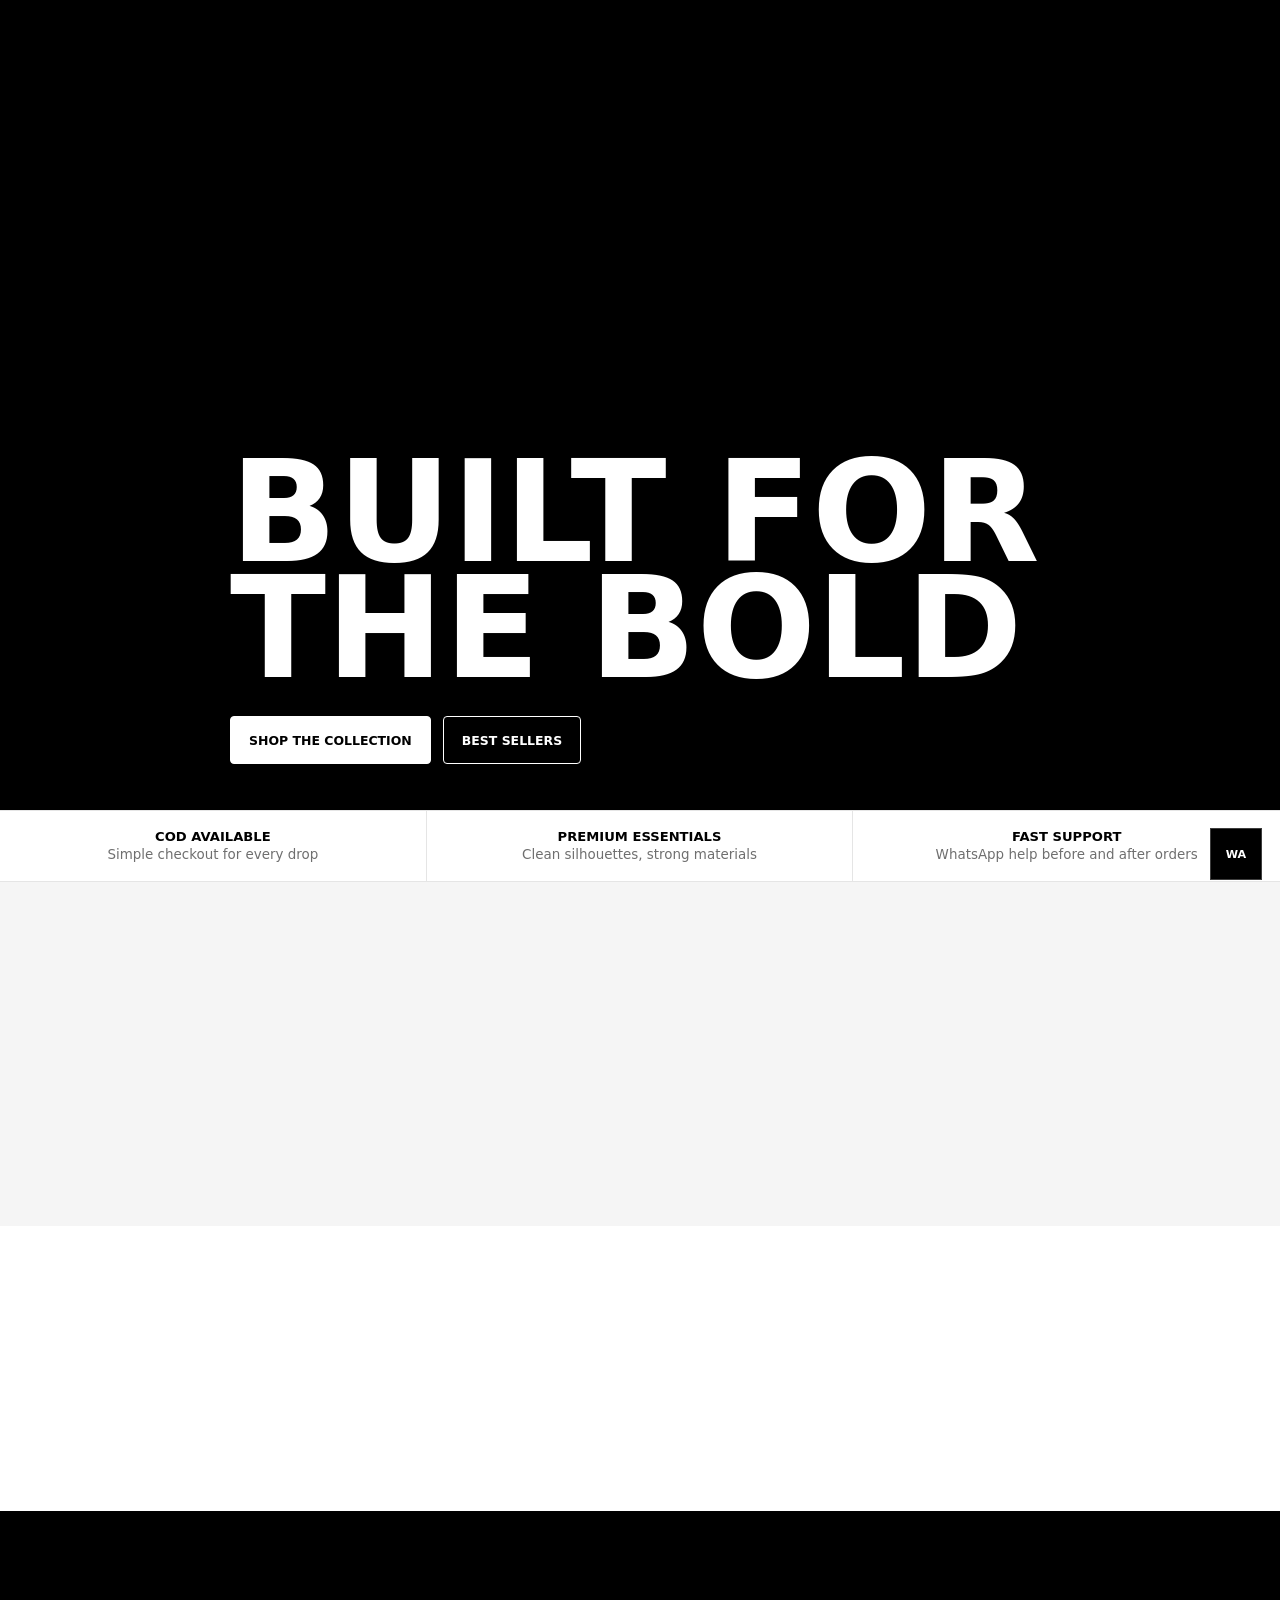
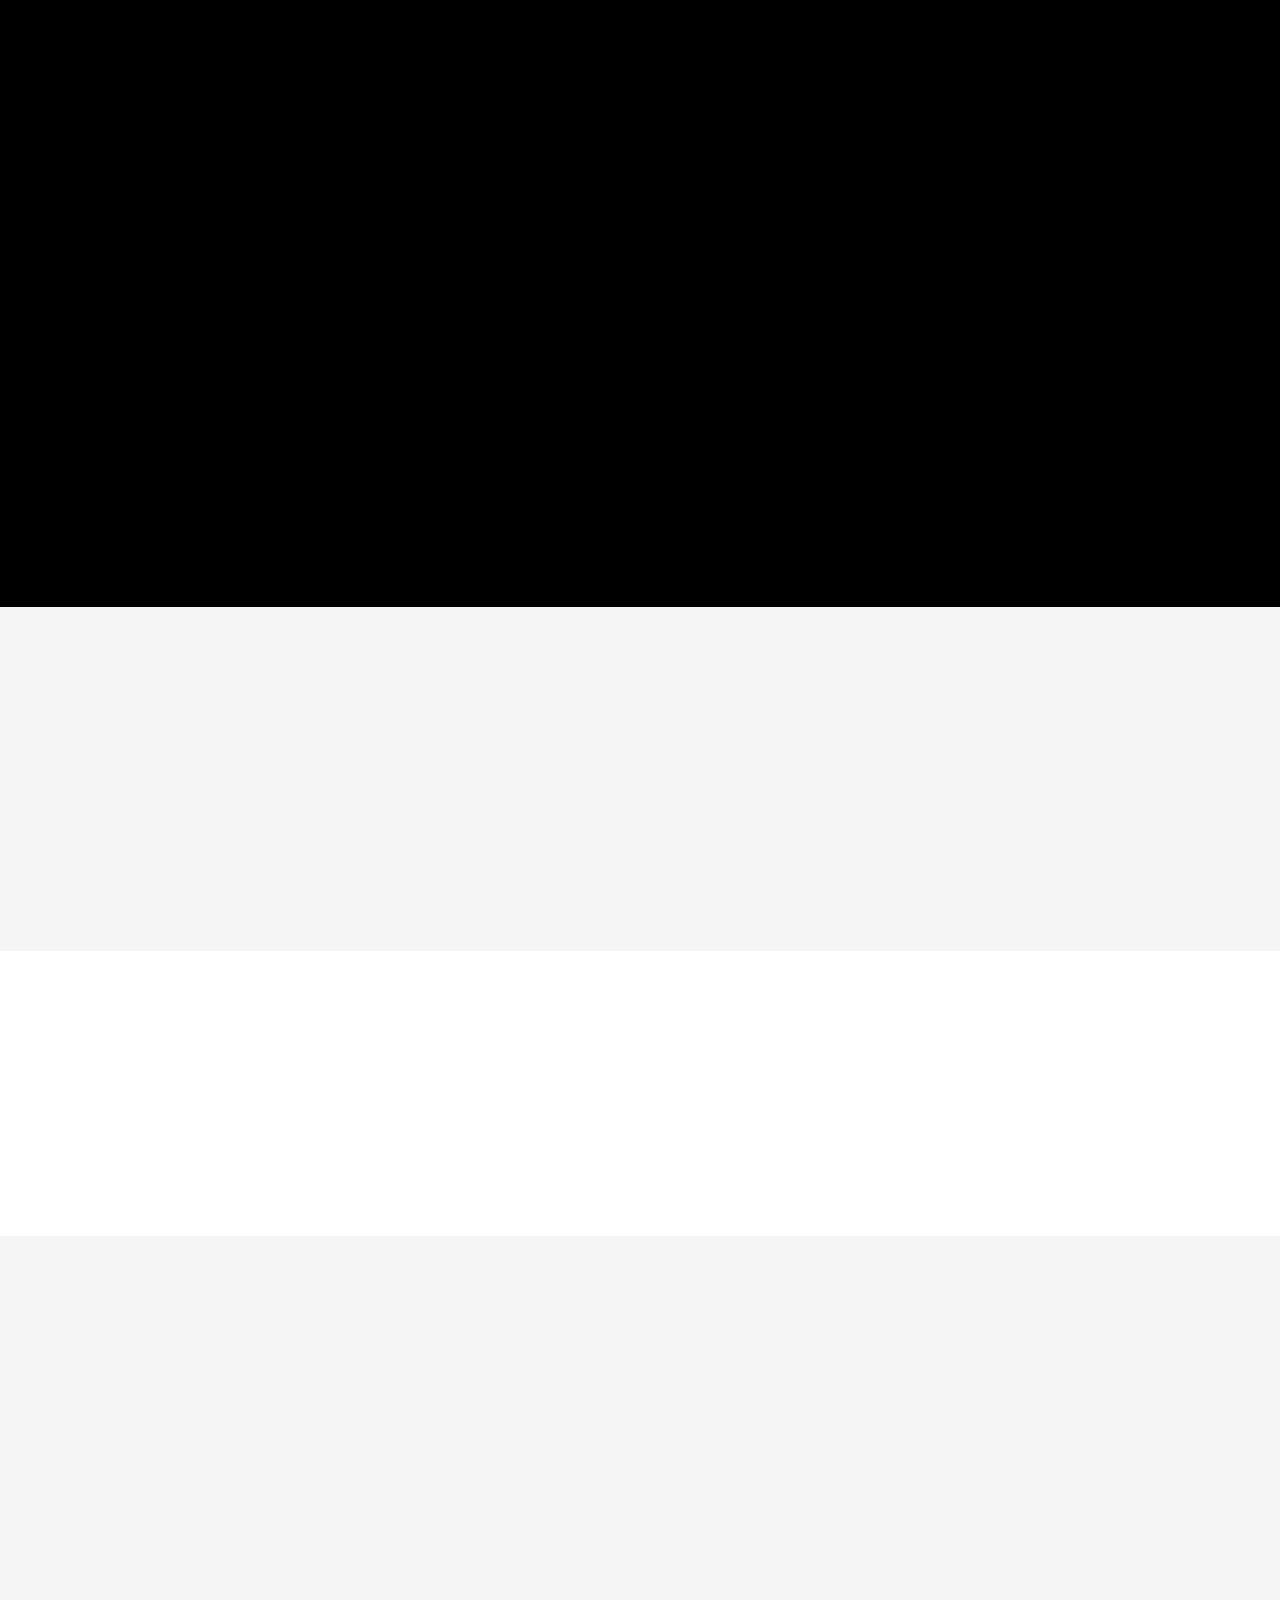
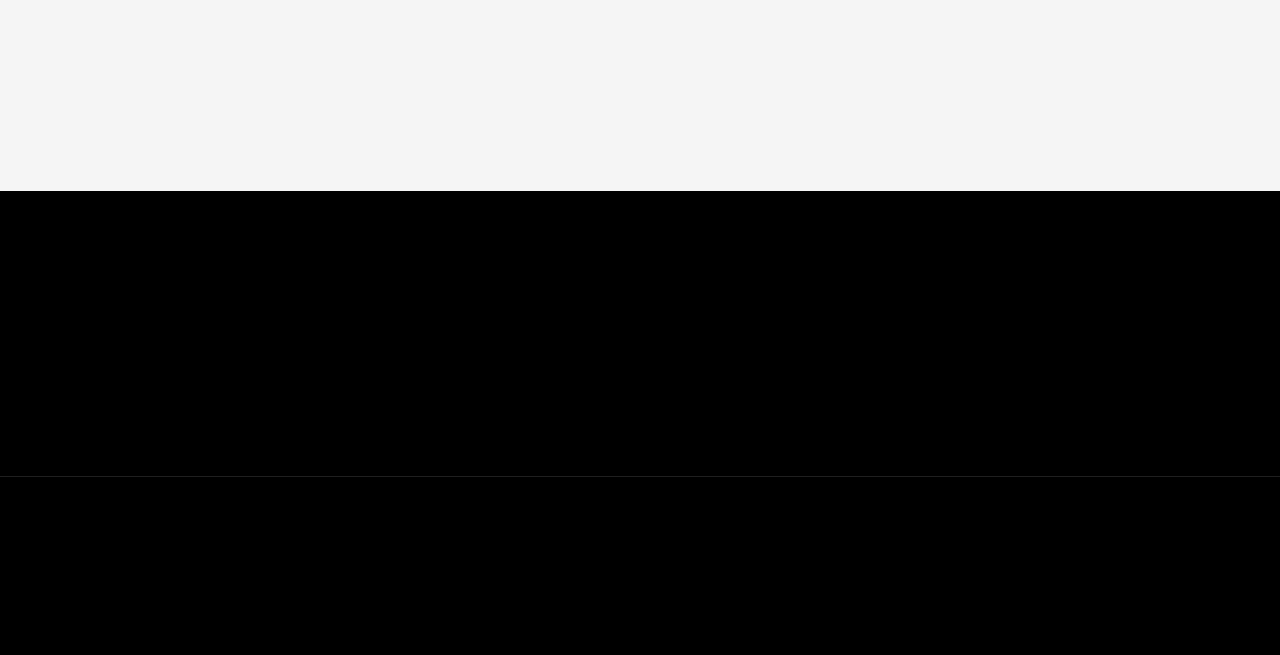
==== commit 49955eef: "Update index.html" ====
--- a/index.html
+++ b/index.html
@@ -37,9 +37,7 @@
             </video>
           </div>
           <div class="container hero-content">
-            <span class="eyebrow" id="hero-eyebrow">New season drop</span>
-            <h1 id="hero-title">THREADMAXX</h1>
-            <p id="hero-subtitle">Built for the bold. Minimal urban clothing, confident cuts and premium everyday presence.</p>
+            <h1>Built for the Bold</h1>
             <div class="hero-actions">
               <a class="btn-primary" id="hero-cta" href="products/">Shop The Collection</a>
               <a class="btn-secondary" href="products/?tag=best-seller">Best Sellers</a>
--- a/css/styles.css
+++ b/css/styles.css
@@ -0,0 +1,1442 @@
+:root {
+  --black: #000000;
+  --ink: #111111;
+  --charcoal: #242424;
+  --muted: #6f6f6f;
+  --line: #e5e5e5;
+  --soft-line: rgba(255, 255, 255, 0.14);
+  --paper: #ffffff;
+  --off-white: #f5f5f5;
+  --mist: #eaeaea;
+  --radius: 4px;
+  --container: 1180px;
+  --fast: 180ms ease;
+}
+
+* {
+  box-sizing: border-box;
+}
+
+html {
+  scroll-behavior: smooth;
+}
+
+body {
+  margin: 0;
+  overflow-x: hidden;
+  background: var(--paper);
+  color: var(--ink);
+  font-family: Manrope, Inter, ui-sans-serif, system-ui, -apple-system, BlinkMacSystemFont, "Segoe UI", sans-serif;
+  letter-spacing: 0;
+}
+
+body.dark-page {
+  background: var(--black);
+  color: var(--paper);
+}
+
+body.light-page {
+  background: var(--off-white);
+  color: var(--ink);
+}
+
+a {
+  color: inherit;
+  text-decoration: none;
+}
+
+img {
+  display: block;
+  max-width: 100%;
+}
+
+button,
+input,
+select,
+textarea {
+  font: inherit;
+}
+
+button,
+a {
+  -webkit-tap-highlight-color: transparent;
+}
+
+:focus-visible {
+  outline: 2px solid var(--black);
+  outline-offset: 3px;
+}
+
+.page-shell {
+  min-height: 100vh;
+  background: var(--paper);
+}
+
+.container {
+  width: min(var(--container), calc(100% - 32px));
+  margin-inline: auto;
+}
+
+.announcement-bar {
+  position: fixed;
+  z-index: 70;
+  top: 0;
+  left: 0;
+  right: 0;
+  height: 34px;
+  display: grid;
+  place-items: center;
+  background: var(--black);
+  color: var(--paper);
+  border-bottom: 1px solid var(--soft-line);
+  font-size: 0.68rem;
+  font-weight: 800;
+  text-transform: uppercase;
+}
+
+.nav-shell {
+  position: fixed;
+  z-index: 65;
+  top: 34px;
+  left: 0;
+  right: 0;
+  height: 76px;
+  border-bottom: 1px solid rgba(0, 0, 0, 0.08);
+  background: rgba(255, 255, 255, 0.94);
+  backdrop-filter: blur(18px);
+}
+
+.nav-inner {
+  width: min(var(--container), calc(100% - 32px));
+  height: 100%;
+  margin-inline: auto;
+  display: grid;
+  grid-template-columns: 1fr auto 1fr;
+  align-items: center;
+  gap: 20px;
+}
+
+.brand-lockup {
+  display: inline-flex;
+  align-items: center;
+  width: max-content;
+}
+
+.brand-mark {
+  width: 184px;
+  height: auto;
+  max-height: 34px;
+  object-fit: contain;
+}
+
+.nav-links,
+.nav-actions {
+  display: flex;
+  align-items: center;
+  gap: 20px;
+}
+
+.nav-links a,
+.nav-actions a {
+  position: relative;
+  padding: 4px 0;
+  color: rgba(17, 17, 17, 0.74);
+  font-size: 0.76rem;
+  font-weight: 900;
+  text-transform: uppercase;
+}
+
+.nav-links a::after,
+.nav-actions a::after {
+  content: "";
+  position: absolute;
+  left: 0;
+  right: 0;
+  bottom: -7px;
+  height: 2px;
+  transform: scaleX(0);
+  transform-origin: left;
+  background: var(--black);
+  transition: transform var(--fast);
+}
+
+.nav-links a:hover,
+.nav-links a.active,
+.nav-actions a:hover,
+.nav-actions a.active {
+  color: var(--black);
+}
+
+.nav-links a:hover::after,
+.nav-links a.active::after,
+.nav-actions a:hover::after,
+.nav-actions a.active::after {
+  transform: scaleX(1);
+}
+
+.nav-actions {
+  justify-content: flex-end;
+}
+
+.cart-count {
+  display: inline-grid;
+  min-width: 18px;
+  height: 18px;
+  margin-left: 5px;
+  place-items: center;
+  border: 1px solid currentColor;
+  font-size: 0.64rem;
+}
+
+.nav-toggle {
+  width: 42px;
+  height: 42px;
+  border: 1px solid var(--line);
+  background: transparent;
+  display: none;
+  place-items: center;
+  gap: 5px;
+  cursor: pointer;
+}
+
+.nav-toggle span,
+.nav-toggle::before,
+.nav-toggle::after {
+  content: "";
+  width: 18px;
+  height: 2px;
+  background: var(--black);
+}
+
+.hero {
+  position: relative;
+  min-height: 90vh;
+  display: grid;
+  align-items: end;
+  padding: 150px 0 46px;
+  overflow: hidden;
+  background: var(--black);
+  color: var(--paper);
+}
+
+.hero::before {
+  content: "";
+  position: absolute;
+  inset: 0;
+  z-index: 1;
+  background: linear-gradient(180deg, rgba(0, 0, 0, 0.16), rgba(0, 0, 0, 0.28) 48%, rgba(0, 0, 0, 0.78));
+}
+
+.hero-bg {
+  position: absolute;
+  inset: 0;
+  z-index: 0;
+}
+
+.hero-bg img {
+  position: absolute;
+  inset: 0;
+  width: 100%;
+  height: 100%;
+  object-fit: cover;
+  opacity: 0;
+  transform: scale(1.035);
+  filter: grayscale(1) contrast(1.08);
+  transition: opacity 900ms ease, transform 5200ms ease;
+}
+
+.hero-video {
+  position: absolute;
+  inset: 0;
+  width: 100%;
+  height: 100%;
+  object-fit: cover;
+  filter: grayscale(0.55) contrast(1.05);
+}
+
+.hero-bg img.active {
+  opacity: 1;
+  transform: scale(1);
+}
+
+.hero-content {
+  position: relative;
+  z-index: 2;
+  max-width: 820px;
+}
+
+.eyebrow {
+  display: inline-flex;
+  align-items: center;
+  gap: 10px;
+  color: inherit;
+  font-size: 0.72rem;
+  font-weight: 900;
+  text-transform: uppercase;
+}
+
+.eyebrow::before {
+  content: "";
+  width: 36px;
+  height: 2px;
+  background: currentColor;
+}
+
+.hero h1,
+.section-title {
+  margin: 0;
+  font-family: Manrope, Inter, ui-sans-serif, system-ui, sans-serif;
+  font-weight: 900;
+  letter-spacing: 0;
+  text-transform: uppercase;
+  overflow-wrap: anywhere;
+}
+
+.hero h1 {
+  margin-top: 18px;
+  max-width: 960px;
+  font-size: clamp(3.35rem, 11vw, 9.6rem);
+  line-height: 0.82;
+}
+
+.hero p {
+  max-width: 620px;
+  margin: 20px 0 0;
+  color: rgba(255, 255, 255, 0.78);
+  font-size: clamp(1rem, 1.7vw, 1.2rem);
+  line-height: 1.7;
+}
+
+.hero-actions,
+.button-row {
+  display: flex;
+  flex-wrap: wrap;
+  align-items: center;
+  gap: 12px;
+  margin-top: 30px;
+}
+
+.btn-primary,
+.btn-secondary,
+.btn-dark,
+.btn-soft,
+.icon-btn {
+  min-height: 48px;
+  display: inline-flex;
+  align-items: center;
+  justify-content: center;
+  gap: 9px;
+  border-radius: var(--radius);
+  padding: 0 18px;
+  border: 1px solid transparent;
+  cursor: pointer;
+  font-size: 0.78rem;
+  font-weight: 900;
+  text-transform: uppercase;
+  transition: transform var(--fast), background var(--fast), color var(--fast), border-color var(--fast);
+}
+
+.btn-primary,
+.btn-dark {
+  background: var(--black);
+  color: var(--paper);
+  border-color: var(--black);
+}
+
+.hero .btn-primary {
+  background: var(--paper);
+  color: var(--black);
+  border-color: var(--paper);
+}
+
+.btn-secondary,
+.btn-soft {
+  background: transparent;
+  color: inherit;
+  border-color: currentColor;
+}
+
+.btn-primary:hover,
+.btn-secondary:hover,
+.btn-dark:hover,
+.btn-soft:hover,
+.icon-btn:hover {
+  transform: translateY(-2px);
+}
+
+.trust-strip {
+  display: grid;
+  grid-template-columns: repeat(3, 1fr);
+  border-block: 1px solid var(--line);
+  background: var(--paper);
+}
+
+.trust-strip div {
+  padding: 18px 20px;
+  text-align: center;
+  border-right: 1px solid var(--line);
+}
+
+.trust-strip div:last-child {
+  border-right: 0;
+}
+
+.trust-strip strong {
+  display: block;
+  color: var(--black);
+  font-size: 0.82rem;
+  font-weight: 900;
+  text-transform: uppercase;
+}
+
+.trust-strip span {
+  color: var(--muted);
+  font-size: 0.84rem;
+}
+
+.section {
+  padding: 88px 0;
+}
+
+.section-light {
+  background: var(--off-white);
+  color: var(--ink);
+}
+
+.section-black {
+  background: var(--black);
+  color: var(--paper);
+}
+
+.section-head {
+  display: flex;
+  justify-content: space-between;
+  align-items: end;
+  gap: 24px;
+  margin-bottom: 30px;
+}
+
+.section-title {
+  font-size: clamp(2rem, 4.8vw, 4.8rem);
+  line-height: 0.95;
+}
+
+.section-copy {
+  max-width: 660px;
+  color: var(--muted);
+  line-height: 1.75;
+}
+
+.muted {
+  color: var(--muted);
+  line-height: 1.7;
+}
+
+.editorial-grid {
+  display: grid;
+  grid-template-columns: minmax(0, 1.05fr) minmax(280px, 0.95fr);
+  gap: 16px;
+  align-items: stretch;
+}
+
+.editorial-panel {
+  min-height: 520px;
+  position: relative;
+  overflow: hidden;
+  background: var(--mist);
+}
+
+.editorial-panel img {
+  width: 100%;
+  height: 100%;
+  object-fit: cover;
+  filter: grayscale(1);
+  transition: transform 520ms ease;
+}
+
+.editorial-panel:hover img {
+  transform: scale(1.045);
+}
+
+.editorial-copy {
+  display: grid;
+  align-content: end;
+  padding: clamp(24px, 4vw, 48px);
+  background: var(--black);
+  color: var(--paper);
+}
+
+.category-grid {
+  display: grid;
+  grid-template-columns: repeat(3, 1fr);
+  gap: 14px;
+}
+
+.category-card,
+.reel-card {
+  position: relative;
+  overflow: hidden;
+  background: var(--mist);
+  color: var(--paper);
+  isolation: isolate;
+}
+
+.category-card {
+  min-height: 320px;
+}
+
+.category-card img,
+.reel-card img,
+.product-media img,
+.gallery-main img {
+  width: 100%;
+  height: 100%;
+  object-fit: cover;
+}
+
+.category-card img,
+.reel-card img,
+.product-media img {
+  filter: grayscale(0.95);
+  transition: transform 520ms ease, filter 520ms ease;
+}
+
+.category-card::after,
+.reel-card::after {
+  content: "";
+  position: absolute;
+  inset: 0;
+  z-index: 1;
+  background: linear-gradient(180deg, transparent 36%, rgba(0, 0, 0, 0.76));
+}
+
+.category-card span,
+.reel-card span {
+  position: absolute;
+  z-index: 2;
+  left: 18px;
+  right: 18px;
+  bottom: 18px;
+  font-weight: 900;
+  text-transform: uppercase;
+}
+
+.category-card:hover img,
+.reel-card:hover img,
+.product-card:hover .product-media img {
+  transform: scale(1.045);
+  filter: grayscale(0.35);
+}
+
+.product-grid {
+  display: grid;
+  grid-template-columns: repeat(4, minmax(0, 1fr));
+  gap: 22px 16px;
+}
+
+.product-card {
+  min-width: 0;
+  color: var(--ink);
+}
+
+.product-media {
+  position: relative;
+  display: block;
+  aspect-ratio: 3 / 4;
+  overflow: hidden;
+  background: var(--mist);
+}
+
+.product-media span,
+.product-badge {
+  position: absolute;
+  top: 10px;
+  left: 10px;
+  padding: 7px 9px;
+  background: rgba(255, 255, 255, 0.88);
+  color: var(--black);
+  font-size: 0.66rem;
+  font-weight: 900;
+  text-transform: uppercase;
+}
+
+.wishlist-btn {
+  position: absolute;
+  top: 10px;
+  right: 10px;
+  width: 36px;
+  height: 36px;
+  border: 1px solid rgba(0, 0, 0, 0.16);
+  background: rgba(255, 255, 255, 0.86);
+  color: var(--black);
+  cursor: pointer;
+}
+
+.quick-add {
+  position: absolute;
+  left: 10px;
+  right: 10px;
+  bottom: 10px;
+  min-height: 42px;
+  opacity: 0;
+  transform: translateY(8px);
+  background: var(--black);
+  color: var(--paper);
+  border: 0;
+  font-size: 0.72rem;
+  font-weight: 900;
+  text-transform: uppercase;
+  transition: opacity var(--fast), transform var(--fast);
+}
+
+.product-card:hover .quick-add {
+  opacity: 1;
+  transform: translateY(0);
+}
+
+.product-info {
+  display: grid;
+  grid-template-columns: minmax(0, 1fr) auto;
+  gap: 12px;
+  padding-top: 12px;
+}
+
+.product-title {
+  display: block;
+  color: var(--black);
+  font-weight: 900;
+  line-height: 1.28;
+  overflow-wrap: anywhere;
+}
+
+.product-info p {
+  margin: 4px 0 0;
+  color: var(--muted);
+  font-size: 0.82rem;
+  text-transform: uppercase;
+}
+
+.price-row {
+  text-align: right;
+  white-space: nowrap;
+}
+
+.price-row del {
+  display: block;
+  color: var(--muted);
+  font-size: 0.82rem;
+}
+
+.reel-row {
+  display: grid;
+  grid-template-columns: repeat(4, 1fr);
+  gap: 14px;
+}
+
+.reel-card {
+  aspect-ratio: 9 / 14;
+}
+
+.review-grid {
+  display: grid;
+  grid-template-columns: repeat(3, 1fr);
+  gap: 16px;
+}
+
+.review-card,
+.summary-card,
+.admin-card {
+  border: 1px solid var(--line);
+  border-radius: var(--radius);
+  background: var(--paper);
+  color: var(--ink);
+}
+
+.review-card {
+  padding: 22px;
+}
+
+.review-card p {
+  color: var(--charcoal);
+  line-height: 1.75;
+}
+
+.newsletter-band {
+  padding: clamp(30px, 6vw, 66px);
+  background: var(--black);
+  color: var(--paper);
+  border: 1px solid var(--black);
+}
+
+.newsletter-band .muted,
+.section-black .muted {
+  color: rgba(255, 255, 255, 0.68);
+}
+
+.footer {
+  padding: 62px 0 116px;
+  border-top: 1px solid rgba(255, 255, 255, 0.12);
+  background: var(--black);
+  color: var(--paper);
+}
+
+.footer-grid {
+  width: min(var(--container), calc(100% - 32px));
+  margin-inline: auto;
+  display: grid;
+  grid-template-columns: 1.5fr 0.85fr 0.85fr 1fr;
+  gap: 34px;
+}
+
+.footer .brand-mark {
+  filter: invert(1);
+}
+
+.footer h3 {
+  margin: 0 0 14px;
+  font-size: 0.78rem;
+  font-weight: 900;
+  text-transform: uppercase;
+}
+
+.footer a {
+  display: block;
+  margin: 10px 0;
+  color: rgba(255, 255, 255, 0.68);
+  font-size: 0.92rem;
+}
+
+.newsletter-form {
+  display: flex;
+  min-height: 48px;
+  margin-top: 14px;
+  border: 1px solid rgba(255, 255, 255, 0.22);
+}
+
+.newsletter-form input {
+  min-width: 0;
+  flex: 1;
+  border: 0;
+  padding: 0 14px;
+  color: var(--paper);
+  background: transparent;
+}
+
+.newsletter-form button {
+  border: 0;
+  padding: 0 16px;
+  color: var(--black);
+  background: var(--paper);
+  font-weight: 900;
+  text-transform: uppercase;
+}
+
+.footer-bottom {
+  width: min(var(--container), calc(100% - 32px));
+  margin: 36px auto 0;
+  padding-top: 22px;
+  border-top: 1px solid rgba(255, 255, 255, 0.12);
+  display: flex;
+  justify-content: space-between;
+  gap: 16px;
+  color: rgba(255, 255, 255, 0.54);
+  font-size: 0.84rem;
+}
+
+.whatsapp-float {
+  position: fixed;
+  z-index: 60;
+  right: 18px;
+  bottom: 20px;
+  width: 52px;
+  height: 52px;
+  display: grid;
+  place-items: center;
+  background: var(--black);
+  color: var(--paper);
+  border: 1px solid rgba(255, 255, 255, 0.24);
+  font-size: 0.7rem;
+  font-weight: 900;
+}
+
+.mobile-nav {
+  display: none;
+}
+
+.reveal {
+  opacity: 0;
+  transform: translateY(18px);
+  transition: opacity 620ms ease, transform 620ms ease;
+}
+
+.reveal.visible {
+  opacity: 1;
+  transform: translateY(0);
+}
+
+.toast {
+  position: fixed;
+  z-index: 100;
+  left: 50%;
+  bottom: 22px;
+  transform: translate(-50%, 20px);
+  opacity: 0;
+  padding: 12px 16px;
+  background: var(--black);
+  color: var(--paper);
+  border: 1px solid rgba(255, 255, 255, 0.22);
+  font-weight: 800;
+  transition: 220ms ease;
+}
+
+.toast.show {
+  transform: translate(-50%, 0);
+  opacity: 1;
+}
+
+.page-hero {
+  padding: 156px 0 44px;
+}
+
+.filter-bar {
+  display: flex;
+  flex-wrap: wrap;
+  gap: 8px;
+  margin-bottom: 28px;
+}
+
+.chip {
+  border: 1px solid var(--line);
+  background: var(--paper);
+  color: var(--ink);
+  padding: 10px 13px;
+  cursor: pointer;
+  font-size: 0.74rem;
+  font-weight: 900;
+  text-transform: uppercase;
+}
+
+.chip.active,
+.chip:hover {
+  background: var(--black);
+  color: var(--paper);
+  border-color: var(--black);
+}
+
+.detail-grid,
+.checkout-grid,
+.cart-grid {
+  display: grid;
+  grid-template-columns: minmax(0, 1.08fr) minmax(320px, 0.92fr);
+  gap: 32px;
+  align-items: start;
+}
+
+.product-gallery {
+  min-width: 0;
+}
+
+.gallery-main {
+  aspect-ratio: 4 / 5;
+  overflow: hidden;
+  background: var(--mist);
+}
+
+.gallery-main img {
+  object-fit: cover;
+}
+
+.thumb-row {
+  display: grid;
+  grid-template-columns: repeat(5, minmax(0, 1fr));
+  gap: 8px;
+  margin-top: 10px;
+}
+
+.thumb-row button {
+  aspect-ratio: 1;
+  border: 1px solid transparent;
+  padding: 0;
+  overflow: hidden;
+  background: var(--mist);
+  cursor: pointer;
+}
+
+.thumb-row button.active {
+  border-color: var(--black);
+}
+
+.product-panel {
+  position: sticky;
+  top: 132px;
+}
+
+.product-panel .section-title {
+  font-size: clamp(2rem, 4vw, 4.7rem);
+}
+
+.product-rating {
+  display: flex;
+  flex-wrap: wrap;
+  gap: 10px;
+  align-items: center;
+  margin-top: 16px;
+  color: var(--muted);
+  font-size: 0.86rem;
+}
+
+.option-row {
+  display: flex;
+  flex-wrap: wrap;
+  gap: 9px;
+}
+
+.option-row label {
+  cursor: pointer;
+}
+
+.option-row input {
+  position: absolute;
+  opacity: 0;
+}
+
+.option-row span {
+  display: inline-flex;
+  min-width: 44px;
+  min-height: 44px;
+  align-items: center;
+  justify-content: center;
+  border: 1px solid var(--line);
+  background: var(--paper);
+  padding: 0 12px;
+  font-size: 0.78rem;
+  font-weight: 900;
+  text-transform: uppercase;
+}
+
+.option-row input:checked + span {
+  border-color: var(--black);
+  background: var(--black);
+  color: var(--paper);
+}
+
+.product-meta {
+  display: grid;
+  gap: 10px;
+  margin-top: 24px;
+  padding-top: 20px;
+  border-top: 1px solid var(--line);
+  color: var(--muted);
+  font-size: 0.92rem;
+}
+
+.mobile-purchase-bar {
+  display: none;
+}
+
+.summary-card {
+  padding: 22px;
+}
+
+.cart-item {
+  display: grid;
+  grid-template-columns: 96px minmax(0, 1fr) auto;
+  gap: 14px;
+  padding: 16px 0;
+  border-bottom: 1px solid var(--line);
+}
+
+.cart-item img {
+  width: 96px;
+  height: 120px;
+  object-fit: cover;
+  background: var(--mist);
+}
+
+.qty-control {
+  display: inline-flex;
+  align-items: center;
+  border: 1px solid var(--line);
+}
+
+.qty-control button,
+.qty-control input {
+  width: 38px;
+  height: 36px;
+  border: 0;
+  background: var(--paper);
+  color: var(--ink);
+  text-align: center;
+}
+
+.remove-btn {
+  border: 0;
+  padding: 0;
+  background: transparent;
+  color: var(--muted);
+  font-size: 0.76rem;
+  font-weight: 900;
+  text-transform: uppercase;
+  cursor: pointer;
+}
+
+.form-grid {
+  display: grid;
+  grid-template-columns: repeat(2, minmax(0, 1fr));
+  gap: 12px;
+}
+
+.field {
+  display: grid;
+  gap: 7px;
+}
+
+.field.full {
+  grid-column: 1 / -1;
+}
+
+.field label {
+  font-size: 0.76rem;
+  font-weight: 900;
+  text-transform: uppercase;
+}
+
+.field input,
+.field select,
+.field textarea,
+#coupon-input {
+  width: 100%;
+  min-height: 48px;
+  border: 1px solid var(--line);
+  border-radius: var(--radius);
+  padding: 11px 12px;
+  background: var(--paper);
+  color: var(--ink);
+}
+
+.payment-card {
+  display: flex;
+  gap: 12px;
+  align-items: flex-start;
+  padding: 14px;
+  border: 1px solid var(--line);
+  background: var(--paper);
+  cursor: pointer;
+}
+
+.payment-card.primary,
+.payment-card:has(input:checked) {
+  border-color: var(--black);
+}
+
+.admin-layout {
+  min-height: 100vh;
+  display: grid;
+  grid-template-columns: 260px minmax(0, 1fr);
+  background: #050505;
+  color: var(--paper);
+}
+
+.admin-sidebar {
+  position: sticky;
+  top: 0;
+  height: 100vh;
+  padding: 22px;
+  border-right: 1px solid rgba(255, 255, 255, 0.12);
+  background: var(--black);
+}
+
+.admin-sidebar .brand-mark {
+  filter: invert(1);
+}
+
+.admin-sidebar nav {
+  display: grid;
+  gap: 8px;
+  margin-top: 30px;
+}
+
+.admin-sidebar button,
+.admin-tab {
+  width: 100%;
+  border: 1px solid transparent;
+  border-radius: var(--radius);
+  padding: 12px 14px;
+  background: transparent;
+  color: rgba(255, 255, 255, 0.68);
+  text-align: left;
+  cursor: pointer;
+  font-size: 0.78rem;
+  font-weight: 900;
+  text-transform: uppercase;
+}
+
+.admin-sidebar button.active,
+.admin-tab.active,
+.admin-sidebar button:hover,
+.admin-tab:hover {
+  border-color: rgba(255, 255, 255, 0.18);
+  color: var(--paper);
+}
+
+.admin-main {
+  min-width: 0;
+  padding: 28px;
+}
+
+.admin-grid {
+  display: grid;
+  grid-template-columns: repeat(4, minmax(0, 1fr));
+  gap: 14px;
+}
+
+.admin-card {
+  padding: 18px;
+  background: #0d0d0d;
+  color: var(--paper);
+  border-color: rgba(255, 255, 255, 0.12);
+}
+
+.admin-table {
+  width: 100%;
+  min-width: 760px;
+  border-collapse: collapse;
+}
+
+.admin-table th,
+.admin-table td {
+  padding: 13px 12px;
+  border-bottom: 1px solid rgba(255, 255, 255, 0.1);
+  text-align: left;
+  vertical-align: top;
+}
+
+.admin-table th {
+  color: rgba(255, 255, 255, 0.58);
+  font-size: 0.72rem;
+  text-transform: uppercase;
+}
+
+.table-scroll {
+  overflow-x: auto;
+}
+
+.modal {
+  position: fixed;
+  z-index: 90;
+  inset: 0;
+  display: none;
+  place-items: center;
+  padding: 18px;
+  background: rgba(0, 0, 0, 0.72);
+}
+
+.modal.open {
+  display: grid;
+}
+
+.modal-panel {
+  width: min(880px, 100%);
+  max-height: 92vh;
+  overflow: auto;
+  border-radius: var(--radius);
+  background: var(--paper);
+  color: var(--ink);
+  padding: 22px;
+}
+
+@media (max-width: 1024px) {
+  .nav-inner {
+    grid-template-columns: auto 1fr auto;
+  }
+
+  .nav-toggle {
+    display: grid;
+  }
+
+  .brand-lockup {
+    justify-self: center;
+  }
+
+  .brand-mark {
+    width: 158px;
+  }
+
+  .nav-links {
+    position: fixed;
+    top: 76px;
+    left: 0;
+    right: 0;
+    display: none;
+    grid-template-columns: 1fr;
+    gap: 0;
+    padding: 12px 16px 18px;
+    border-bottom: 1px solid var(--line);
+    background: rgba(255, 255, 255, 0.98);
+  }
+
+  .nav-links.open {
+    display: grid;
+  }
+
+  .nav-links a {
+    padding: 14px 0;
+    border-bottom: 1px solid var(--line);
+  }
+
+  .nav-actions a:not(.cart-link) {
+    display: none;
+  }
+
+  .trust-strip,
+  .editorial-grid,
+  .footer-grid,
+  .detail-grid,
+  .checkout-grid,
+  .cart-grid,
+  .admin-layout {
+    grid-template-columns: 1fr;
+  }
+
+  .product-panel {
+    position: static;
+  }
+
+  .admin-sidebar {
+    position: static;
+    height: auto;
+  }
+
+  .admin-sidebar nav {
+    grid-template-columns: repeat(3, 1fr);
+  }
+
+  .admin-grid,
+  .product-grid {
+    grid-template-columns: repeat(2, minmax(0, 1fr));
+  }
+
+  .category-grid,
+  .review-grid {
+    grid-template-columns: 1fr;
+  }
+
+  .reel-row {
+    display: flex;
+    overflow-x: auto;
+    scroll-snap-type: x mandatory;
+    padding-bottom: 8px;
+  }
+
+  .reel-card {
+    min-width: 62vw;
+    scroll-snap-align: start;
+  }
+}
+
+@media (max-width: 620px) {
+  .container,
+  .nav-inner,
+  .footer-grid,
+  .footer-bottom {
+    width: min(100% - 24px, var(--container));
+  }
+
+  .announcement-bar {
+    height: 32px;
+    padding-inline: 10px;
+    text-align: center;
+  }
+
+  .nav-shell {
+    top: 32px;
+    height: 64px;
+  }
+
+  .nav-links {
+    top: 64px;
+  }
+
+  .brand-mark {
+    width: 140px;
+    max-height: 30px;
+  }
+
+  .nav-actions {
+    gap: 0;
+  }
+
+  .hero {
+    min-height: 86vh;
+    padding-top: 126px;
+  }
+
+  .hero h1 {
+    font-size: clamp(3rem, 16vw, 5.2rem);
+  }
+
+  .hero-actions,
+  .button-row {
+    display: grid;
+  }
+
+  .hero-actions > *,
+  .button-row > * {
+    width: 100%;
+  }
+
+  .section {
+    padding: 60px 0;
+  }
+
+  .section-head,
+  .footer-bottom {
+    display: grid;
+    align-items: start;
+  }
+
+  .product-grid {
+    gap: 18px 10px;
+  }
+
+  .product-info {
+    grid-template-columns: 1fr;
+    gap: 6px;
+  }
+
+  .price-row {
+    text-align: left;
+  }
+
+  .quick-add {
+    display: none;
+  }
+
+  .page-hero {
+    padding: 124px 0 34px;
+  }
+
+  .detail-grid {
+    gap: 20px;
+  }
+
+  .gallery-main {
+    width: 100%;
+    aspect-ratio: 4 / 5;
+  }
+
+  .thumb-row {
+    display: flex;
+    overflow-x: auto;
+    scroll-snap-type: x mandatory;
+  }
+
+  .thumb-row button {
+    flex: 0 0 64px;
+    scroll-snap-align: start;
+  }
+
+  .product-panel.summary-card {
+    padding: 18px 0 0;
+    border: 0;
+    background: transparent;
+  }
+
+  .product-panel .section-title {
+    font-size: clamp(2rem, 11vw, 3.1rem);
+  }
+
+  .desktop-purchase {
+    display: none !important;
+  }
+
+  .mobile-purchase-bar {
+    position: fixed;
+    z-index: 80;
+    left: 0;
+    right: 0;
+    bottom: 0;
+    display: grid;
+    grid-template-columns: 1fr 1fr;
+    gap: 8px;
+    padding: 10px 12px calc(10px + env(safe-area-inset-bottom));
+    border-top: 1px solid var(--line);
+    background: rgba(255, 255, 255, 0.96);
+    backdrop-filter: blur(18px);
+  }
+
+  .footer {
+    padding-bottom: 96px;
+  }
+
+  .whatsapp-float {
+    bottom: 82px;
+  }
+
+  .cart-item {
+    grid-template-columns: 78px minmax(0, 1fr);
+  }
+
+  .cart-item img {
+    width: 78px;
+    height: 104px;
+  }
+
+  .cart-item > .price-row {
+    grid-column: 2;
+  }
+
+  .form-grid {
+    grid-template-columns: 1fr;
+  }
+
+  .summary-card {
+    padding: 18px;
+  }
+
+  .admin-main {
+    padding: 18px 12px;
+  }
+
+  .admin-sidebar nav,
+  .admin-grid {
+    grid-template-columns: 1fr;
+  }
+}
+
+@media (max-width: 360px) {
+  .container,
+  .nav-inner,
+  .footer-grid,
+  .footer-bottom {
+    width: min(100% - 20px, var(--container));
+  }
+
+  .brand-mark {
+    width: 124px;
+  }
+
+  .product-grid {
+    grid-template-columns: 1fr;
+  }
+
+  .btn-primary,
+  .btn-secondary,
+  .btn-dark,
+  .btn-soft,
+  .icon-btn {
+    padding-inline: 12px;
+    font-size: 0.72rem;
+  }
+}
+
+@media (prefers-reduced-motion: reduce) {
+  *,
+  *::before,
+  *::after {
+    scroll-behavior: auto !important;
+    transition-duration: 0.01ms !important;
+    animation-duration: 0.01ms !important;
+    animation-iteration-count: 1 !important;
+  }
+}
